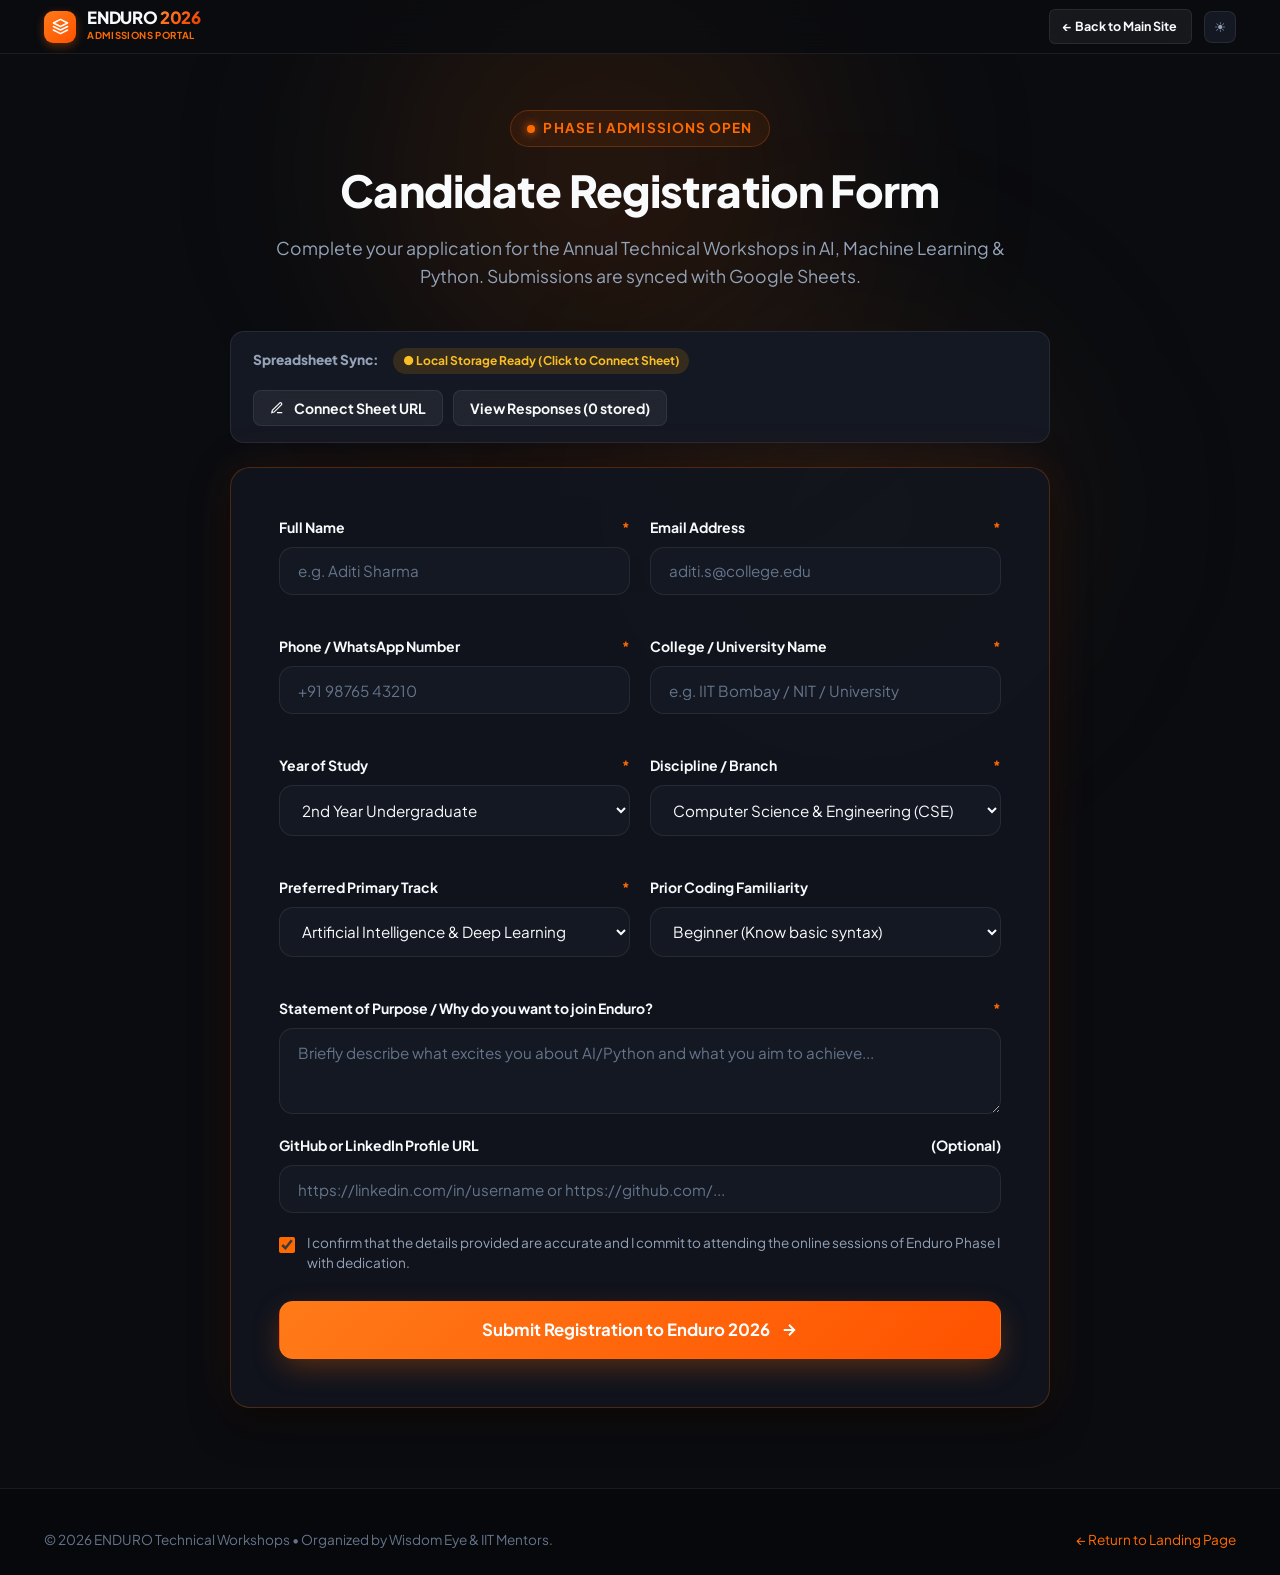
==== register.html @ 50abcd20 "Initial commit: Enduro 2026 registration website, pages, styling, and assets" ====
<!DOCTYPE html>
<html lang="en">
<head>
  <meta charset="UTF-8" />
  <meta name="viewport" content="width=device-width, initial-scale=1.0" />
  <title>Register | ENDURO 2026 Annual Technical Workshops</title>
  <meta name="description" content="Official registration portal for Enduro 2026 Annual Technical Workshops in AI, ML & Python by Wisdom Eye and Distinguished IIT Professors." />
  
  <!-- Google Fonts: Plus Jakarta Sans -->
  <link rel="preconnect" href="https://fonts.googleapis.com" />
  <link rel="preconnect" href="https://fonts.gstatic.com" crossorigin />
  <link href="https://fonts.googleapis.com/css2?family=Plus+Jakarta+Sans:wght@400;500;600;700;800;900&display=swap" rel="stylesheet" />

  <!-- Address Bar / Favicon Icons -->
  <link rel="icon" type="image/svg+xml" href="assets/favicon.svg" />
  <link rel="icon" type="image/png" sizes="32x32" href="assets/favicon-32x32.png" />
  <link rel="apple-touch-icon" sizes="180x180" href="assets/apple-touch-icon.png" />
  <meta name="theme-color" content="#0d1117" />

  <!-- Core Orange Design System Stylesheet -->
  <link rel="stylesheet" href="css/style.css" />
</head>
<body style="min-height: 100vh; display: flex; flex-direction: column;">

  <!-- =======================================================================
       REGISTRATION PAGE HEADER
       ======================================================================= -->
  <header class="navbar" id="topNavbar">
    <div class="container navbar-container">
      <a href="index.html" class="brand-logo" aria-label="Enduro 2026 Home">
        <div class="brand-icon">
          <svg width="22" height="22" viewBox="0 0 24 24" fill="none" stroke="currentColor" stroke-width="2.2" stroke-linecap="round" stroke-linejoin="round">
            <polygon points="12 2 2 7 12 12 22 7 12 2"></polygon>
            <polyline points="2 17 12 22 22 17"></polyline>
            <polyline points="2 12 12 17 22 12"></polyline>
          </svg>
        </div>
        <div class="brand-text">
          <span class="brand-title">ENDURO <span class="gradient-text">2026</span></span>
          <span class="brand-subtitle">Admissions Portal</span>
        </div>
      </a>

      <!-- Quick Actions -->
      <div class="nav-actions">
        <a href="index.html" class="btn btn-secondary btn-sm">
          <span>&larr; Back to Main Site</span>
        </a>
        <button id="themeToggleBtn" class="theme-toggle-btn" title="Toggle Light/Dark Theme" aria-label="Toggle Theme">☀️</button>
      </div>
    </div>
  </header>

  <!-- =======================================================================
       MAIN REGISTRATION CONTENT
       ======================================================================= -->
  <main style="flex: 1; padding: 3.5rem 0 5rem;">
    <div class="container">
      
      <div class="section-header" style="margin-bottom: 2.5rem;">
        <span class="section-tag"><span class="dot"></span> Phase I Admissions Open</span>
        <h2>Candidate Registration Form</h2>
        <p>Complete your application for the Annual Technical Workshops in AI, Machine Learning & Python. Submissions are synced with Google Sheets.</p>
      </div>

      <div style="max-width: 820px; margin: 0 auto;">
        
        <!-- Google Sheets Integration Compact Status Bar -->
        <div class="sheets-integration-status" style="display: flex; align-items: center; justify-content: space-between; gap: 1rem; flex-wrap: wrap; margin-bottom: 1.5rem; padding: 1rem 1.4rem;">
          <div style="display: flex; align-items: center; gap: 0.85rem;">
            <span style="font-size: 0.85rem; font-weight: 800; color: var(--text-secondary);">Spreadsheet Sync:</span>
            <span id="sheetsStatusBadge" class="sheets-badge local-mode">● Checking status...</span>
          </div>
          <div class="sheets-tools-row">
            <button type="button" class="btn btn-secondary btn-sm" id="openSheetsConfigBtn">
              <svg width="14" height="14" viewBox="0 0 24 24" fill="none" stroke="currentColor" stroke-width="2"><path d="M12 20h9"></path><path d="M16.5 3.5a2.121 2.121 0 0 1 3 3L7 19l-4 1 1-4L16.5 3.5z"></path></svg>
              <span>Connect Sheet URL</span>
            </button>
            <button type="button" class="btn btn-secondary btn-sm" id="viewResponsesBtn">
              <span>View Responses (<span id="responsesCountBadge">0</span>)</span>
            </button>
          </div>
        </div>

        <!-- Registration Form Card -->
        <div class="registration-form-card">
          <form id="registrationForm" novalidate>
            
            <div class="form-group-row">
              <div class="form-field">
                <label for="fullName">Full Name <span class="required">*</span></label>
                <input type="text" id="fullName" name="fullName" placeholder="e.g. Aditi Sharma" required />
              </div>

              <div class="form-field">
                <label for="email">Email Address <span class="required">*</span></label>
                <input type="email" id="email" name="email" placeholder="aditi.s@college.edu" required />
              </div>
            </div>

            <div class="form-group-row">
              <div class="form-field">
                <label for="phone">Phone / WhatsApp Number <span class="required">*</span></label>
                <input type="tel" id="phone" name="phone" placeholder="+91 98765 43210" required />
              </div>

              <div class="form-field">
                <label for="college">College / University Name <span class="required">*</span></label>
                <input type="text" id="college" name="college" placeholder="e.g. IIT Bombay / NIT / University" required />
              </div>
            </div>

            <div class="form-group-row">
              <div class="form-field">
                <label for="academicYear">Year of Study <span class="required">*</span></label>
                <select id="academicYear" name="academicYear" required>
                  <option value="1st Year">1st Year Undergraduate</option>
                  <option value="2nd Year" selected>2nd Year Undergraduate</option>
                  <option value="3rd Year">3rd Year Undergraduate</option>
                  <option value="4th Year">4th Year Undergraduate</option>
                  <option value="Postgraduate / Masters">Postgraduate / Masters</option>
                  <option value="Recent Graduate">Recent Graduate / Working Professional</option>
                </select>
              </div>

              <div class="form-field">
                <label for="branch">Discipline / Branch <span class="required">*</span></label>
                <select id="branch" name="branch" required>
                  <option value="Computer Science & Engineering">Computer Science & Engineering (CSE)</option>
                  <option value="Information Technology">Information Technology (IT)</option>
                  <option value="Electronics & Communication">Electronics & Communication (ECE)</option>
                  <option value="Electrical Engineering">Electrical Engineering (EE)</option>
                  <option value="Mechanical / Civil / Chemical">Mechanical / Civil / Chemical</option>
                  <option value="Other Engineering / Science">Other Engineering / Science</option>
                </select>
              </div>
            </div>

            <div class="form-group-row">
              <div class="form-field">
                <label for="trackInterest">Preferred Primary Track <span class="required">*</span></label>
                <select id="trackInterest" name="trackInterest" required>
                  <option value="Artificial Intelligence & Deep Learning" selected>Artificial Intelligence & Deep Learning</option>
                  <option value="Machine Learning with Python">Machine Learning with Python</option>
                  <option value="Modern Python Systems Engineering">Modern Python Systems Engineering</option>
                </select>
              </div>

              <div class="form-field">
                <label for="experienceLevel">Prior Coding Familiarity</label>
                <select id="experienceLevel" name="experienceLevel">
                  <option value="Beginner (Know basic syntax)">Beginner (Know basic syntax)</option>
                  <option value="Intermediate (Written basic projects)">Intermediate (Written basic projects)</option>
                  <option value="Advanced (Comfortable with libraries)">Advanced (Comfortable with libraries)</option>
                </select>
              </div>
            </div>

            <div class="form-field">
              <label for="sop">Statement of Purpose / Why do you want to join Enduro? <span class="required">*</span></label>
              <textarea id="sop" name="sop" rows="3" placeholder="Briefly describe what excites you about AI/Python and what you aim to achieve..." required></textarea>
            </div>

            <div class="form-field">
              <label for="linkedin">GitHub or LinkedIn Profile URL <span>(Optional)</span></label>
              <input type="url" id="linkedin" name="linkedin" placeholder="https://linkedin.com/in/username or https://github.com/..." />
            </div>

            <div class="form-checkbox-field">
              <input type="checkbox" id="termsCheck" required checked />
              <label for="termsCheck">
                I confirm that the details provided are accurate and I commit to attending the online sessions of Enduro Phase I with dedication.
              </label>
            </div>

            <button type="submit" id="submitBtn" class="btn btn-primary form-submit-btn">
              <span>Submit Registration to Enduro 2026</span>
              <svg width="18" height="18" viewBox="0 0 24 24" fill="none" stroke="currentColor" stroke-width="2.5"><line x1="5" y1="12" x2="19" y2="12"></line><polyline points="12 5 19 12 12 19"></polyline></svg>
            </button>

            <!-- Dynamic Feedback message container -->
            <div id="submissionFeedback" class="submission-feedback"></div>

          </form>
        </div>

      </div>

    </div>
  </main>

  <!-- =======================================================================
       REGISTRATION FOOTER
       ======================================================================= -->
  <footer class="site-footer" style="padding: 2.5rem 0 1.5rem; margin-top: auto;">
    <div class="container footer-bottom" style="border-top: none; padding-top: 0;">
      <div>&copy; 2026 ENDURO Technical Workshops &bull; Organized by Wisdom Eye &amp; IIT Mentors.</div>
      <div style="display:flex; gap:1.5rem;">
        <a href="index.html" style="color:var(--orange-primary);">&larr; Return to Landing Page</a>
      </div>
    </div>
  </footer>

  <!-- =======================================================================
       MODAL: APPLICATION CONFIRMATION PASS / TICKET
       ======================================================================= -->
  <div class="modal-backdrop" id="successModal" role="dialog" aria-modal="true">
    <div class="modal-container" style="max-width: 580px;">
      <div class="modal-header">
        <h3 class="modal-title" style="color:var(--accent-emerald);">&#10004; Application Received</h3>
        <button class="modal-close-btn" id="ticketCloseBtn">&times;</button>
      </div>
      <div class="modal-body">
        <div class="success-ticket">
          <div class="ticket-icon">&#127881;</div>
          <h4 style="font-size:1.4rem; font-weight:800; margin-bottom:0.25rem;" id="ticketCandidateName">Candidate</h4>
          <p style="font-size:0.9rem; color:var(--text-secondary);">Enduro 2026 Admissions Candidate Pass</p>
          
          <div class="ticket-reg-id" id="ticketRegId">ENDURO-2026-000000</div>
          
          <div style="text-align:left; background:var(--bg-card); padding:1rem; border-radius:var(--radius-md); font-size:0.88rem; margin-bottom:1rem;">
            <div style="display:flex; justify-content:space-between; margin-bottom:0.4rem;">
              <span style="color:var(--text-muted);">Enrolled Track:</span>
              <strong id="ticketTrack" style="color:var(--orange-primary);">AI & Deep Learning</strong>
            </div>
            <div style="display:flex; justify-content:space-between;">
              <span style="color:var(--text-muted);">Institution:</span>
              <strong id="ticketCollege" style="color:var(--text-primary); text-align:right;">Campus</strong>
            </div>
          </div>

          <p id="ticketNote" style="font-size:0.85rem; color:var(--text-secondary); line-height:1.5;"></p>
        </div>
        <button class="btn btn-primary" onclick="window.print()" style="width:100%;">
          <span>Print / Save Candidate Pass</span>
        </button>
      </div>
    </div>
  </div>

  <!-- =======================================================================
       MODAL: GOOGLE SHEETS SETUP & CONFIGURATION HELPER
       ======================================================================= -->
  <div class="modal-backdrop" id="sheetsConfigModal" role="dialog" aria-modal="true">
    <div class="modal-container" style="max-width: 720px;">
      <div class="modal-header">
        <h3 class="modal-title">Connect Live Google Sheets</h3>
        <button class="modal-close-btn" id="closeSheetsConfigBtn">&times;</button>
      </div>
      <div class="modal-body" style="align-items: stretch;">
        <p style="font-size:0.92rem; color:var(--text-secondary); margin-bottom:1rem;">
          To receive form submissions directly into your own Google Spreadsheet in real-time, follow these 3 simple steps:
        </p>

        <ol style="margin-left: 1.5rem; font-size:0.88rem; color:var(--text-primary); line-height:1.6; margin-bottom:1rem;">
          <li>Create a new spreadsheet at <a href="https://sheets.new" target="_blank" style="color:var(--orange-primary); text-decoration:underline;">sheets.new</a></li>
          <li>Click <strong>Extensions &rarr; Apps Script</strong> and paste the snippet below:</li>
        </ol>

        <div class="code-box-wrapper">
          <div class="code-box-header">
            <span>Google Apps Script (Code.gs)</span>
            <button class="copy-code-btn" id="copyScriptBtn">Copy Script Code</button>
          </div>
          <div class="code-box-content" id="appsScriptCodeBlock">function doPost(e) {
  var sheet = SpreadsheetApp.getActiveSpreadsheet().getActiveSheet();
  
  // Set headers on first run if empty
  if (sheet.getLastRow() === 0) {
    sheet.appendRow([
      "Timestamp", "Reg ID", "Full Name", "Email", "Phone", 
      "College", "Year", "Branch", "Track", "Experience", "SOP", "LinkedIn"
    ]);
  }
  
  var p = e.parameter;
  sheet.appendRow([
    new Date(),
    p.regId || '',
    p.fullName || '',
    p.email || '',
    p.phone || '',
    p.college || '',
    p.year || '',
    p.branch || '',
    p.track || '',
    p.experience || '',
    p.statement || '',
    p.linkedin || ''
  ]);
  
  return ContentService
    .createTextOutput(JSON.stringify({ "status": "success" }))
    .setMimeType(ContentService.MimeType.JSON);
}</div>
        </div>

        <ol start="3" style="margin-left: 1.5rem; font-size:0.88rem; color:var(--text-primary); line-height:1.6; margin-bottom:1.25rem;">
          <li>Click <strong>Deploy &rarr; New Deployment &rarr; Select type: Web App</strong>. Set <em>Who has access</em> to <strong>Anyone</strong>, click Deploy, and copy the Web App URL!</li>
        </ol>

        <div class="form-field">
          <label for="googleSheetUrlInput">Paste Your Google Apps Script Web App URL:</label>
          <input type="url" id="googleSheetUrlInput" placeholder="https://script.google.com/macros/s/AKfycb.../exec" />
        </div>

        <button type="button" class="btn btn-primary" id="saveSheetUrlBtn" style="margin-top:0.5rem;">
          Save & Connect Spreadsheet
        </button>
      </div>
    </div>
  </div>

  <!-- =======================================================================
       MODAL: OFFLINE / LOCAL RESPONSES VIEWER & CSV EXPORT
       ======================================================================= -->
  <div class="modal-backdrop" id="responsesModal" role="dialog" aria-modal="true">
    <div class="modal-container" style="max-width: 900px;">
      <div class="modal-header">
        <h3 class="modal-title">Registered Candidates Registry (<span id="totalResponsesCount">0</span>)</h3>
        <button class="modal-close-btn" id="closeResponsesBtn">&times;</button>
      </div>
      <div class="modal-body" style="align-items:stretch;">
        <p style="font-size:0.88rem; color:var(--text-secondary); margin-bottom:0.5rem;">
          All registrations are stored locally in your browser memory as a backup, ensuring no responses are ever lost even if the spreadsheet script is updating.
        </p>

        <div class="responses-table-container">
          <table class="responses-table">
            <thead>
              <tr>
                <th>Reg ID</th>
                <th>Candidate Name</th>
                <th>Email</th>
                <th>Phone</th>
                <th>College / University</th>
                <th>Track</th>
              </tr>
            </thead>
            <tbody id="responsesTableBody">
              <!-- Rendered via JS -->
            </tbody>
          </table>
        </div>

        <div style="display:flex; justify-content:space-between; align-items:center; margin-top:1.5rem;">
          <button class="btn btn-secondary btn-sm" id="clearResponsesBtn" style="color:var(--accent-rose); border-color:rgba(244,63,94,0.3);">
            Clear Cached Data
          </button>
          <button class="btn btn-primary btn-sm" id="exportCsvBtn">
            <svg width="16" height="16" viewBox="0 0 24 24" fill="none" stroke="currentColor" stroke-width="2"><path d="M21 15v4a2 2 0 0 1-2 2H5a2 2 0 0 1-2-2v-4"></path><polyline points="7 10 12 15 17 10"></polyline><line x1="12" y1="15" x2="12" y2="3"></line></svg>
            <span>Download All as CSV</span>
          </button>
        </div>
      </div>
    </div>
  </div>

  <!-- Core JavaScript Logic -->
  <script src="js/app.js"></script>
</body>
</html>
---- css/style.css ----
/* ==========================================================================
   ENDURO 2026 - Modern Orange Design System
   Annual Technical Workshops (Wisdom Eye & IIT Professors)
   ========================================================================== */

:root {
  /* Color Palette */
  --bg-main: #0a0c10;
  --bg-card: rgba(18, 22, 31, 0.85);
  --bg-card-hover: rgba(26, 32, 44, 0.95);
  --bg-surface: #141822;
  --bg-surface-elevated: #1a202c;
  
  /* Orange Brand Spectrum */
  --orange-primary: #ff6a00;
  --orange-gradient: linear-gradient(135deg, #ff7a18 0%, #ff5200 100%);
  --orange-gradient-bright: linear-gradient(135deg, #ff8c2b 0%, #ff5e13 50%, #e04100 100%);
  --orange-glow: rgba(255, 106, 0, 0.35);
  --orange-glow-strong: rgba(255, 90, 0, 0.6);
  --orange-border: rgba(255, 106, 0, 0.25);
  --orange-light: #fff2e8;
  --orange-subtle: rgba(255, 106, 0, 0.08);
  
  /* Accents */
  --accent-gold: #fbbf24;
  --accent-cyan: #38bdf8;
  --accent-emerald: #10b981;
  --accent-rose: #f43f5e;
  
  /* Typography Colors */
  --text-primary: #f8fafc;
  --text-secondary: #94a3b8;
  --text-muted: #64748b;
  --text-highlight: #ffa15c;
  
  /* Borders & Shadows */
  --border-subtle: rgba(255, 255, 255, 0.08);
  --border-active: rgba(255, 106, 0, 0.5);
  --shadow-sm: 0 4px 12px rgba(0, 0, 0, 0.35);
  --shadow-lg: 0 16px 36px rgba(0, 0, 0, 0.55);
  --shadow-orange: 0 10px 30px -5px rgba(255, 106, 0, 0.35);
  
  /* Layout & Fonts */
  --font-heading: 'Plus Jakarta Sans', system-ui, -apple-system, sans-serif;
  --font-body: 'Plus Jakarta Sans', system-ui, -apple-system, sans-serif;
  --radius-sm: 8px;
  --radius-md: 14px;
  --radius-lg: 20px;
  --radius-full: 9999px;
  --container-max: 1240px;
  --transition-fast: 0.2s cubic-bezier(0.4, 0, 0.2, 1);
  --transition-normal: 0.3s cubic-bezier(0.4, 0, 0.2, 1);
}

/* Light Mode Overrides if toggled */
body.light-theme {
  --bg-main: #fdfbf7;
  --bg-card: #ffffff;
  --bg-card-hover: #f8fafc;
  --bg-surface: #f1f5f9;
  --bg-surface-elevated: #f8fafc;
  --text-primary: #0f172a;
  --text-secondary: #334155;
  --text-muted: #64748b;
  --border-subtle: #cbd5e1;
  --border-active: rgba(255, 106, 0, 0.6);
  --shadow-sm: 0 4px 16px rgba(15, 23, 42, 0.08);
  --shadow-lg: 0 20px 40px rgba(15, 23, 42, 0.12);
  --orange-subtle: rgba(255, 106, 0, 0.08);
}

/* --------------------------------------------------------------------------
   Reset & Global Base
   -------------------------------------------------------------------------- */
*, *::before, *::after {
  box-sizing: border-box;
  margin: 0;
  padding: 0;
}

html {
  scroll-behavior: smooth;
  font-size: 16px;
}

body {
  font-family: var(--font-body);
  background-color: var(--bg-main);
  color: var(--text-primary);
  line-height: 1.65;
  overflow-x: hidden;
  position: relative;
  -webkit-font-smoothing: antialiased;
  -moz-osx-font-smoothing: grayscale;
}

/* Ambient Radial Glows in Background */
body::before {
  content: '';
  position: fixed;
  top: -20%;
  left: 20%;
  width: 700px;
  height: 700px;
  background: radial-gradient(circle, rgba(255, 106, 0, 0.14) 0%, rgba(255, 106, 0, 0) 70%);
  pointer-events: none;
  z-index: 0;
  filter: blur(80px);
}

body::after {
  content: '';
  position: fixed;
  bottom: 10%;
  right: 10%;
  width: 600px;
  height: 600px;
  background: radial-gradient(circle, rgba(255, 140, 43, 0.1) 0%, rgba(255, 106, 0, 0) 70%);
  pointer-events: none;
  z-index: 0;
  filter: blur(90px);
}

img {
  max-width: 100%;
  height: auto;
  display: block;
}

a {
  color: inherit;
  text-decoration: none;
}

button, input, select, textarea {
  font-family: inherit;
}

.container {
  width: 100%;
  max-width: var(--container-max);
  margin: 0 auto;
  padding: 0 1.5rem;
  position: relative;
  z-index: 1;
}

/* --------------------------------------------------------------------------
   Typography Utilities
   -------------------------------------------------------------------------- */
.gradient-text {
  background: var(--orange-gradient-bright);
  -webkit-background-clip: text;
  -webkit-text-fill-color: transparent;
  display: inline-block;
}

.section-tag {
  display: inline-flex;
  align-items: center;
  gap: 0.5rem;
  padding: 0.4rem 1rem;
  background: var(--orange-subtle);
  border: 1px solid var(--orange-border);
  color: var(--orange-primary);
  border-radius: var(--radius-full);
  font-size: 0.85rem;
  font-weight: 700;
  text-transform: uppercase;
  letter-spacing: 0.08em;
  margin-bottom: 1rem;
}

.section-tag .dot {
  width: 8px;
  height: 8px;
  background-color: var(--orange-primary);
  border-radius: 50%;
  box-shadow: 0 0 10px var(--orange-primary);
}

.section-header {
  text-align: center;
  max-width: 760px;
  margin: 0 auto 3.5rem;
}

.section-header h2 {
  font-size: clamp(2rem, 3.5vw, 2.75rem);
  font-weight: 800;
  letter-spacing: -0.02em;
  line-height: 1.25;
  margin-bottom: 1rem;
}

.section-header p {
  color: var(--text-secondary);
  font-size: 1.1rem;
  line-height: 1.6;
}

/* --------------------------------------------------------------------------
   Buttons & Micro-Interactions
   -------------------------------------------------------------------------- */
.btn {
  display: inline-flex;
  align-items: center;
  justify-content: center;
  gap: 0.6rem;
  padding: 0.85rem 1.75rem;
  font-size: 1rem;
  font-weight: 700;
  border-radius: var(--radius-md);
  border: 1px solid transparent;
  cursor: pointer;
  transition: all var(--transition-fast);
  text-align: center;
  position: relative;
  overflow: hidden;
}

.btn-primary {
  background: var(--orange-gradient);
  color: #ffffff;
  box-shadow: var(--shadow-orange);
}

.btn-primary:hover {
  transform: translateY(-2px);
  box-shadow: 0 14px 30px rgba(255, 106, 0, 0.45);
  filter: brightness(1.08);
}

.btn-primary:active {
  transform: translateY(0);
}

.btn-secondary {
  background: rgba(255, 255, 255, 0.06);
  border: 1px solid var(--border-subtle);
  color: var(--text-primary);
  backdrop-filter: blur(10px);
}

.btn-secondary:hover {
  background: rgba(255, 255, 255, 0.12);
  border-color: var(--orange-border);
  color: var(--orange-primary);
  transform: translateY(-2px);
}

.btn-outline-orange {
  background: transparent;
  border: 1.5px solid var(--orange-primary);
  color: var(--orange-primary);
}

.btn-outline-orange:hover {
  background: var(--orange-primary);
  color: #ffffff;
  box-shadow: var(--shadow-orange);
}

.btn-sm {
  padding: 0.5rem 1rem;
  font-size: 0.875rem;
  border-radius: var(--radius-sm);
}

.btn-lg {
  padding: 1.05rem 2.2rem;
  font-size: 1.1rem;
  border-radius: var(--radius-md);
}

.btn-icon {
  width: 42px;
  height: 42px;
  padding: 0;
  border-radius: 50%;
  display: inline-flex;
  align-items: center;
  justify-content: center;
}

/* --------------------------------------------------------------------------
   Navigation Bar
   -------------------------------------------------------------------------- */
.navbar {
  position: sticky;
  top: 0;
  left: 0;
  width: 100%;
  z-index: 1000;
  background: rgba(10, 12, 16, 0.8);
  backdrop-filter: blur(16px);
  -webkit-backdrop-filter: blur(16px);
  border-bottom: 1px solid var(--border-subtle);
  transition: all var(--transition-normal);
}

body.light-theme .navbar {
  background: rgba(253, 251, 247, 0.85);
}

.navbar-container {
  display: flex;
  align-items: center;
  justify-content: space-between;
  padding: 0.55rem 1.5rem;
}

.brand-logo {
  display: flex;
  align-items: center;
  gap: 0.7rem;
  font-weight: 800;
  letter-spacing: -0.02em;
}

.brand-icon {
  width: 32px;
  height: 32px;
  background: var(--orange-gradient);
  border-radius: 9px;
  display: flex;
  align-items: center;
  justify-content: center;
  color: #fff;
  box-shadow: 0 3px 10px rgba(255, 106, 0, 0.35);
}

.brand-icon svg {
  width: 17px;
  height: 17px;
}

.brand-text {
  display: flex;
  flex-direction: column;
}

.brand-title {
  font-size: 1.05rem;
  font-weight: 900;
  line-height: 1.05;
  color: var(--text-primary);
}

.brand-subtitle {
  font-size: 0.6rem;
  font-weight: 700;
  letter-spacing: 0.04em;
  color: var(--orange-primary);
  text-transform: uppercase;
  margin-top: 2px;
}

.nav-links {
  display: flex;
  align-items: center;
  gap: 1.25rem;
  list-style: none;
}

.nav-links a {
  font-size: 0.82rem;
  font-weight: 600;
  color: var(--text-secondary);
  transition: color var(--transition-fast);
  position: relative;
}

.nav-links a:hover,
.nav-links a.active {
  color: var(--orange-primary);
}

.nav-links a::after {
  content: '';
  position: absolute;
  bottom: -4px;
  left: 0;
  width: 0;
  height: 2px;
  background: var(--orange-primary);
  transition: width var(--transition-fast);
  border-radius: 2px;
}

.nav-links a:hover::after,
.nav-links a.active::after {
  width: 100%;
}

@media (min-width: 993px) {
  .nav-link-register {
    display: none;
  }
}

.nav-actions {
  display: flex;
  align-items: center;
  gap: 0.75rem;
}

.nav-actions .btn-sm {
  padding: 0.38rem 0.85rem;
  font-size: 0.78rem;
  font-weight: 700;
  border-radius: 6px;
}

.theme-toggle-btn {
  background: var(--bg-surface);
  border: 1px solid var(--border-subtle);
  color: var(--text-secondary);
  cursor: pointer;
  width: 32px;
  height: 32px;
  border-radius: 8px;
  display: flex;
  align-items: center;
  justify-content: center;
  font-size: 0.85rem;
  transition: all var(--transition-fast);
}

.theme-toggle-btn:hover {
  color: var(--orange-primary);
  border-color: var(--orange-border);
}

.mobile-menu-toggle {
  display: none;
  background: transparent;
  border: none;
  color: var(--text-primary);
  font-size: 1.35rem;
  cursor: pointer;
}

/* --------------------------------------------------------------------------
   Hero Section
   -------------------------------------------------------------------------- */
.hero-section {
  padding: 0.5rem 0 1rem;
  position: relative;
  overflow: hidden;
}

.hero-grid {
  display: grid;
  grid-template-columns: 1.15fr 0.85fr;
  gap: 3.5rem;
  align-items: center;
}

.hero-content {
  position: relative;
  z-index: 2;
}

.hero-announcement {
  display: inline-flex;
  align-items: center;
  gap: 0.6rem;
  padding: 0.45rem 1.15rem;
  background: rgba(255, 106, 0, 0.1);
  border: 1px solid var(--orange-border);
  border-radius: var(--radius-full);
  margin-bottom: 1.5rem;
  font-size: 0.9rem;
  font-weight: 600;
  color: var(--text-highlight);
  backdrop-filter: blur(10px);
}

.hero-badge-pill {
  background: var(--orange-primary);
  color: #fff;
  font-size: 0.72rem;
  font-weight: 800;
  padding: 0.15rem 0.6rem;
  border-radius: var(--radius-full);
  text-transform: uppercase;
  letter-spacing: 0.05em;
}

.hero-title {
  font-size: clamp(2.5rem, 5vw, 4rem);
  font-weight: 900;
  line-height: 1.15;
  letter-spacing: -0.03em;
  margin-bottom: 1.5rem;
}

.hero-description {
  font-size: 1.18rem;
  color: var(--text-secondary);
  line-height: 1.7;
  margin-bottom: 2rem;
  max-width: 620px;
}

.hero-association {
  display: flex;
  align-items: center;
  gap: 1.25rem;
  padding: 1rem 1.25rem;
  background: var(--bg-card);
  border: 1px solid var(--border-subtle);
  border-left: 3px solid var(--orange-primary);
  border-radius: var(--radius-md);
  margin-bottom: 2.2rem;
}

.assoc-label {
  font-size: 0.78rem;
  color: var(--text-muted);
  text-transform: uppercase;
  letter-spacing: 0.05em;
}

.assoc-value {
  font-size: 0.98rem;
  font-weight: 700;
  color: var(--text-primary);
}

.assoc-logos {
  display: flex;
  align-items: center;
  gap: 0.5rem;
  margin-left: auto;
}

.assoc-chip {
  padding: 0.25rem 0.6rem;
  background: rgba(255, 106, 0, 0.12);
  color: var(--orange-primary);
  border-radius: 6px;
  font-size: 0.75rem;
  font-weight: 700;
}

.hero-cta-group {
  display: flex;
  align-items: center;
  gap: 1rem;
  flex-wrap: wrap;
  margin-bottom: 3rem;
}

.hero-stats-row {
  display: grid;
  grid-template-columns: repeat(4, 1fr);
  gap: 1.5rem;
  padding-top: 2rem;
  border-top: 1px solid var(--border-subtle);
}

.stat-item h3 {
  font-size: 2rem;
  font-weight: 900;
  color: var(--orange-primary);
  letter-spacing: -0.02em;
  line-height: 1;
  margin-bottom: 0.4rem;
}

.stat-item p {
  font-size: 0.85rem;
  color: var(--text-secondary);
  font-weight: 500;
}

/* Hero Right Interactive Tech Card */
.hero-visual {
  position: relative;
}

.interactive-preview-card {
  position: relative;
  background: var(--bg-card);
  border: 1px solid var(--orange-border);
  border-radius: var(--radius-lg);
  padding: 2rem;
  backdrop-filter: blur(20px);
  box-shadow: var(--shadow-lg), 0 0 40px rgba(255, 106, 0, 0.15);
  overflow: hidden;
}

.preview-card-header {
  display: flex;
  align-items: center;
  justify-content: space-between;
  margin-bottom: 1.5rem;
  padding-bottom: 1rem;
  border-bottom: 1px solid var(--border-subtle);
}

.card-dots {
  display: flex;
  gap: 6px;
}

.card-dots span {
  width: 10px;
  height: 10px;
  border-radius: 50%;
  background: var(--border-subtle);
}

.card-dots span:nth-child(1) { background: #ef4444; }
.card-dots span:nth-child(2) { background: #f59e0b; }
.card-dots span:nth-child(3) { background: #10b981; }

.tech-status-badge {
  font-size: 0.75rem;
  color: var(--accent-emerald);
  display: flex;
  align-items: center;
  gap: 5px;
  font-weight: 600;
}

.pulse-dot {
  width: 8px;
  height: 8px;
  border-radius: 50%;
  background: var(--accent-emerald);
  box-shadow: 0 0 10px var(--accent-emerald);
  animation: pulse 2s infinite;
}

@keyframes pulse {
  0% { transform: scale(0.95); box-shadow: 0 0 0 0 rgba(16, 185, 129, 0.7); }
  70% { transform: scale(1); box-shadow: 0 0 0 8px rgba(16, 185, 129, 0); }
  100% { transform: scale(0.95); box-shadow: 0 0 0 0 rgba(16, 185, 129, 0); }
}

.core-tracks-pill-grid {
  display: grid;
  grid-template-columns: repeat(3, 1fr);
  gap: 0.75rem;
  margin-bottom: 1.5rem;
}

.tech-track-mini {
  background: var(--bg-surface);
  border: 1px solid var(--border-subtle);
  border-radius: var(--radius-md);
  padding: 1rem 0.75rem;
  text-align: center;
  transition: all var(--transition-fast);
}

.tech-track-mini:hover {
  border-color: var(--orange-primary);
  transform: translateY(-3px);
  background: var(--orange-subtle);
}

.tech-icon-wrap {
  font-size: 1.75rem;
  margin-bottom: 0.4rem;
}

.tech-track-mini h4 {
  font-size: 0.85rem;
  font-weight: 700;
  margin-bottom: 2px;
}

.tech-track-mini span {
  font-size: 0.7rem;
  color: var(--text-muted);
}

/* Live Code Snippet Display */
.terminal-block {
  background: #06080b;
  border-radius: var(--radius-sm);
  padding: 1.2rem;
  font-family: 'Consolas', 'Courier New', monospace;
  font-size: 0.85rem;
  color: #a7b5cc;
  line-height: 1.5;
  margin-bottom: 1.5rem;
  border: 1px solid rgba(255, 255, 255, 0.05);
}

.terminal-block .keyword { color: #f43f5e; font-weight: bold; }
.terminal-block .module { color: #38bdf8; }
.terminal-block .func { color: #fbbf24; }
.terminal-block .string { color: #34d399; }
.terminal-block .comment { color: #64748b; font-style: italic; }

.floating-badge {
  position: absolute;
  background: var(--bg-card);
  border: 1px solid var(--orange-border);
  padding: 0.85rem 1.25rem;
  border-radius: var(--radius-md);
  box-shadow: var(--shadow-lg);
  display: flex;
  align-items: center;
  gap: 0.85rem;
  z-index: 3;
  backdrop-filter: blur(16px);
  animation: floatSlow 6s ease-in-out infinite;
}

.badge-top-right {
  top: -20px;
  right: -20px;
}

.badge-bottom-left {
  bottom: -20px;
  left: -20px;
  animation-delay: -3s;
}

@keyframes floatSlow {
  0%, 100% { transform: translateY(0); }
  50% { transform: translateY(-10px); }
}

/* --------------------------------------------------------------------------
   Benefits & Why Choose Enduro (From Slide 2 & 3)
   -------------------------------------------------------------------------- */
.benefits-section {
  padding: 6rem 0;
  background: linear-gradient(180deg, var(--bg-main) 0%, var(--bg-surface) 50%, var(--bg-main) 100%);
  position: relative;
}

.quote-banner {
  background: linear-gradient(135deg, rgba(255, 106, 0, 0.12), rgba(255, 82, 0, 0.04));
  border: 1px solid var(--orange-border);
  border-radius: var(--radius-lg);
  padding: 1.8rem 2.25rem;
  text-align: center;
  margin-bottom: 2rem;
  position: relative;
  overflow: hidden;
}

.quote-banner blockquote {
  font-size: clamp(1.25rem, 2.5vw, 1.75rem);
  font-weight: 700;
  line-height: 1.4;
  color: var(--text-primary);
  margin-bottom: 0.75rem;
}

.quote-banner blockquote::before {
  content: '“';
  color: var(--orange-primary);
  font-size: 3rem;
  line-height: 0;
  vertical-align: -0.4em;
  margin-right: 0.2em;
}

.quote-banner blockquote::after {
  content: '”';
  color: var(--orange-primary);
  font-size: 3rem;
  line-height: 0;
  vertical-align: -0.4em;
  margin-left: 0.2em;
}

.quote-banner cite {
  font-size: 0.95rem;
  color: var(--orange-primary);
  font-weight: 600;
  font-style: normal;
}

.benefits-grid {
  display: grid;
  grid-template-columns: repeat(3, 1fr);
  gap: 2rem;
}

.benefit-card {
  background: var(--bg-card);
  border: 1px solid var(--border-subtle);
  border-radius: var(--radius-lg);
  padding: 2.2rem;
  transition: all var(--transition-normal);
  position: relative;
  display: flex;
  flex-direction: column;
}

.benefit-card:hover {
  transform: translateY(-6px);
  border-color: var(--orange-primary);
  box-shadow: 0 16px 32px rgba(255, 106, 0, 0.18);
  background: var(--bg-card-hover);
}

.benefit-icon-box {
  width: 60px;
  height: 60px;
  background: var(--orange-subtle);
  border: 1px solid var(--orange-border);
  border-radius: var(--radius-md);
  display: flex;
  align-items: center;
  justify-content: center;
  font-size: 1.75rem;
  color: var(--orange-primary);
  margin-bottom: 1.5rem;
  transition: all var(--transition-fast);
}

.benefit-card:hover .benefit-icon-box {
  background: var(--orange-gradient);
  color: #fff;
  box-shadow: 0 8px 20px rgba(255, 106, 0, 0.4);
}

.benefit-card h3 {
  font-size: 1.3rem;
  font-weight: 700;
  margin-bottom: 0.85rem;
  color: var(--text-primary);
}

.benefit-card p {
  color: var(--text-secondary);
  font-size: 0.95rem;
  line-height: 1.6;
  flex-grow: 1;
}

.benefit-tag {
  display: inline-block;
  margin-top: 1.25rem;
  font-size: 0.78rem;
  font-weight: 700;
  color: var(--orange-primary);
  text-transform: uppercase;
  letter-spacing: 0.05em;
}

/* --------------------------------------------------------------------------
   Curriculum & Technical Tracks (From Slide 4 & 7)
   -------------------------------------------------------------------------- */
.curriculum-section {
  padding: 6rem 0;
  position: relative;
}

.track-tabs-nav {
  display: flex;
  justify-content: center;
  gap: 1rem;
  margin-bottom: 3.5rem;
  flex-wrap: wrap;
}

.track-tab-btn {
  padding: 0.9rem 1.8rem;
  background: var(--bg-card);
  border: 1px solid var(--border-subtle);
  border-radius: var(--radius-full);
  color: var(--text-secondary);
  font-size: 1rem;
  font-weight: 700;
  cursor: pointer;
  transition: all var(--transition-fast);
  display: flex;
  align-items: center;
  gap: 0.6rem;
}

.track-tab-btn:hover {
  color: var(--text-primary);
  border-color: var(--orange-border);
}

.track-tab-btn.active {
  background: var(--orange-gradient);
  color: #fff;
  border-color: transparent;
  box-shadow: var(--shadow-orange);
}

.track-content-panel {
  display: none;
  background: var(--bg-card);
  border: 1px solid var(--border-subtle);
  border-radius: var(--radius-lg);
  padding: 3rem;
  animation: fadeIn 0.4s ease;
}

.track-content-panel.active {
  display: block;
}

@keyframes fadeIn {
  from { opacity: 0; transform: translateY(10px); }
  to { opacity: 1; transform: translateY(0); }
}

.track-layout-grid {
  display: grid;
  grid-template-columns: 1.2fr 0.8fr;
  gap: 3rem;
  align-items: center;
}

.track-info h3 {
  font-size: 2rem;
  font-weight: 800;
  margin-bottom: 1rem;
  letter-spacing: -0.02em;
}

.track-info p {
  color: var(--text-secondary);
  font-size: 1.05rem;
  margin-bottom: 2rem;
  line-height: 1.7;
}

.module-pills-list {
  display: flex;
  flex-wrap: wrap;
  gap: 0.75rem;
  margin-bottom: 2rem;
}

.module-pill {
  padding: 0.5rem 1.1rem;
  background: var(--bg-surface);
  border: 1px solid var(--border-subtle);
  border-radius: var(--radius-full);
  font-size: 0.85rem;
  font-weight: 600;
  color: var(--text-primary);
  display: flex;
  align-items: center;
  gap: 0.5rem;
}

.module-pill svg {
  color: var(--orange-primary);
}

/* Technology Timeline & Ratings Cards (Slide 4) */
.ratings-card {
  background: var(--bg-surface);
  border: 1px solid var(--border-subtle);
  border-radius: var(--radius-md);
  padding: 2rem;
}

.ratings-card h4 {
  font-size: 1.1rem;
  font-weight: 800;
  margin-bottom: 1.5rem;
  color: var(--text-primary);
  display: flex;
  align-items: center;
  justify-content: space-between;
}

.ratings-grid {
  display: grid;
  grid-template-columns: repeat(2, 1fr);
  gap: 1.2rem;
  margin-bottom: 1.8rem;
}

.rating-badge-item {
  background: var(--bg-card);
  border: 1px solid var(--border-subtle);
  border-radius: var(--radius-md);
  padding: 1rem;
  text-align: center;
}

.rating-score {
  font-size: 1.85rem;
  font-weight: 900;
  color: var(--orange-primary);
  line-height: 1;
  margin-bottom: 0.3rem;
}

.rating-label {
  font-size: 0.8rem;
  color: var(--text-secondary);
  font-weight: 600;
}

.timeline-milestones {
  padding-top: 1.5rem;
  border-top: 1px solid var(--border-subtle);
}

.milestones-title {
  font-size: 0.85rem;
  color: var(--text-muted);
  text-transform: uppercase;
  letter-spacing: 0.05em;
  margin-bottom: 0.75rem;
}

.timeline-years-bar {
  display: flex;
  justify-content: space-between;
  position: relative;
}

.timeline-years-bar::before {
  content: '';
  position: absolute;
  top: 50%;
  left: 0;
  width: 100%;
  height: 2px;
  background: var(--border-subtle);
  z-index: 0;
}

.year-node {
  position: relative;
  z-index: 1;
  background: var(--bg-surface);
  padding: 0.2rem 0.6rem;
  border-radius: var(--radius-full);
  border: 1px solid var(--orange-border);
  font-size: 0.75rem;
  font-weight: 700;
  color: var(--orange-primary);
}

/* --------------------------------------------------------------------------
   Holistic Development (Slide 6)
   -------------------------------------------------------------------------- */
.holistic-section {
  padding: 6rem 0;
  background: var(--bg-surface);
  position: relative;
}

.holistic-grid {
  display: grid;
  grid-template-columns: repeat(2, 1fr);
  gap: 2.5rem;
}

.holistic-card {
  background: var(--bg-card);
  border: 1px solid var(--border-subtle);
  border-radius: var(--radius-lg);
  padding: 3rem;
  position: relative;
  overflow: hidden;
  transition: all var(--transition-normal);
}

.holistic-card:hover {
  transform: translateY(-5px);
  border-color: var(--orange-primary);
  box-shadow: 0 15px 35px rgba(255, 106, 0, 0.15);
}

.holistic-card::before {
  content: '';
  position: absolute;
  top: 0;
  left: 0;
  width: 100%;
  height: 4px;
  background: var(--orange-gradient);
}

.holistic-tag {
  color: var(--orange-primary);
  font-size: 0.85rem;
  font-weight: 800;
  text-transform: uppercase;
  letter-spacing: 0.08em;
  margin-bottom: 0.75rem;
  display: block;
}

.holistic-card h3 {
  font-size: 1.85rem;
  font-weight: 800;
  margin-bottom: 1rem;
}

.holistic-quote {
  font-size: 1.1rem;
  font-style: italic;
  color: var(--text-highlight);
  margin-bottom: 1.25rem;
  font-weight: 600;
}

.holistic-card p {
  color: var(--text-secondary);
  line-height: 1.7;
  margin-bottom: 1.75rem;
}

.holistic-bullets {
  list-style: none;
  display: flex;
  flex-direction: column;
  gap: 0.85rem;
}

.holistic-bullets li {
  display: flex;
  align-items: flex-start;
  gap: 0.75rem;
  font-size: 0.95rem;
  color: var(--text-primary);
}

.holistic-bullets li svg {
  color: var(--orange-primary);
  flex-shrink: 0;
  margin-top: 3px;
}

/* --------------------------------------------------------------------------
   Support & Advisory Board (Slide 5)
   -------------------------------------------------------------------------- */
.mentors-section {
  padding: 1.75rem 0;
  position: relative;
}

.mentors-grid {
  display: grid;
  grid-template-columns: repeat(3, 1fr);
  gap: 2rem;
}

.mentor-card {
  background: var(--bg-card);
  border: 1px solid var(--border-subtle);
  border-radius: var(--radius-lg);
  padding: 2.2rem;
  transition: all var(--transition-normal);
  display: flex;
  flex-direction: column;
  position: relative;
}

.mentor-card:hover {
  transform: translateY(-8px);
  border-color: var(--orange-primary);
  box-shadow: 0 20px 40px rgba(0, 0, 0, 0.4), 0 0 30px rgba(255, 106, 0, 0.15);
}

.mentor-header {
  display: flex;
  align-items: center;
  gap: 1.2rem;
  margin-bottom: 1.5rem;
}

.mentor-avatar {
  width: 72px;
  height: 72px;
  border-radius: 50%;
  background: var(--orange-gradient);
  display: flex;
  align-items: center;
  justify-content: center;
  font-size: 1.6rem;
  font-weight: 800;
  color: #ffffff;
  border: 3px solid rgba(255, 255, 255, 0.1);
  box-shadow: 0 4px 15px rgba(255, 106, 0, 0.35);
  flex-shrink: 0;
  overflow: hidden;
}

.mentor-name {
  font-size: 1.25rem;
  font-weight: 800;
  color: var(--text-primary);
  margin-bottom: 0.25rem;
  line-height: 1.3;
}

.mentor-org-badge {
  display: inline-flex;
  align-items: center;
  gap: 0.4rem;
  padding: 0.25rem 0.7rem;
  background: rgba(255, 106, 0, 0.12);
  color: var(--orange-primary);
  border-radius: var(--radius-full);
  font-size: 0.75rem;
  font-weight: 700;
}

.mentor-affiliations {
  list-style: none;
  display: flex;
  flex-direction: column;
  gap: 0.6rem;
  margin-top: 1rem;
  padding-top: 1.25rem;
  border-top: 1px solid var(--border-subtle);
  flex-grow: 1;
}

.mentor-affiliations li {
  font-size: 0.88rem;
  color: var(--text-secondary);
  display: flex;
  align-items: flex-start;
  gap: 0.6rem;
  line-height: 1.5;
}

.mentor-affiliations li::before {
  content: '•';
  color: var(--orange-primary);
  font-weight: bold;
  font-size: 1.2rem;
  line-height: 1;
}

.mentor-category-tag {
  position: absolute;
  top: 1.25rem;
  right: 1.25rem;
  font-size: 0.7rem;
  font-weight: 800;
  color: var(--text-muted);
  text-transform: uppercase;
  letter-spacing: 0.08em;
}

/* --------------------------------------------------------------------------
   Timeline & Fees Roadmap (Slide 7)
   -------------------------------------------------------------------------- */
.timeline-section {
  padding: 6rem 0;
  background: linear-gradient(180deg, var(--bg-main) 0%, var(--bg-surface) 50%, var(--bg-main) 100%);
}

.timeline-fees-container {
  display: grid;
  grid-template-columns: 1.15fr 0.85fr;
  gap: 3.5rem;
  align-items: start;
}

.timeline-track {
  position: relative;
  padding-left: 2.5rem;
}

.timeline-track::before {
  content: '';
  position: absolute;
  top: 10px;
  bottom: 10px;
  left: 12px;
  width: 3px;
  background: linear-gradient(180deg, var(--orange-primary) 0%, rgba(255, 106, 0, 0.2) 100%);
  border-radius: 3px;
}

.timeline-step {
  position: relative;
  margin-bottom: 2.2rem;
}

.timeline-step:last-child {
  margin-bottom: 0;
}

.timeline-step-dot {
  position: absolute;
  left: -2.5rem;
  top: 4px;
  width: 27px;
  height: 27px;
  border-radius: 50%;
  background: var(--bg-surface);
  border: 3px solid var(--orange-primary);
  box-shadow: 0 0 12px var(--orange-glow);
  display: flex;
  align-items: center;
  justify-content: center;
  z-index: 1;
}

.timeline-step-dot::after {
  content: '';
  width: 9px;
  height: 9px;
  border-radius: 50%;
  background: var(--orange-primary);
}

.timeline-step-card {
  background: var(--bg-card);
  border: 1px solid var(--border-subtle);
  border-radius: var(--radius-md);
  padding: 1.4rem 1.75rem;
  transition: all var(--transition-fast);
}

.timeline-step-card:hover {
  border-color: var(--orange-border);
  transform: translateX(6px);
  background: var(--bg-card-hover);
}

.timeline-step-date {
  font-size: 0.85rem;
  font-weight: 800;
  color: var(--orange-primary);
  text-transform: uppercase;
  letter-spacing: 0.05em;
  margin-bottom: 0.35rem;
}

.timeline-step-card h4 {
  font-size: 1.15rem;
  font-weight: 700;
  color: var(--text-primary);
  margin-bottom: 0.35rem;
}

.timeline-step-card p {
  font-size: 0.9rem;
  color: var(--text-secondary);
}

/* Fees Comparison Cards */
.fees-cards-stack {
  display: flex;
  flex-direction: column;
  gap: 1.75rem;
}

.fee-tier-card {
  background: var(--bg-card);
  border: 1px solid var(--border-subtle);
  border-radius: var(--radius-lg);
  padding: 2.2rem;
  position: relative;
  overflow: hidden;
}

.fee-tier-card.featured {
  border-color: var(--orange-primary);
  box-shadow: 0 10px 30px rgba(255, 106, 0, 0.2);
}

.fee-tier-card.featured::after {
  content: '100% ONLINE & FREE';
  position: absolute;
  top: 18px;
  right: -32px;
  background: var(--orange-primary);
  color: #fff;
  font-size: 0.68rem;
  font-weight: 900;
  padding: 0.3rem 2.5rem;
  transform: rotate(45deg);
  letter-spacing: 0.05em;
}

.fee-tier-badge {
  font-size: 0.8rem;
  font-weight: 800;
  color: var(--orange-primary);
  text-transform: uppercase;
  margin-bottom: 0.5rem;
  display: block;
}

.fee-price-tag {
  display: flex;
  align-items: baseline;
  gap: 0.5rem;
  margin-bottom: 1.25rem;
}

.fee-amount {
  font-size: 2.4rem;
  font-weight: 900;
  color: var(--text-primary);
}

.fee-sub {
  font-size: 0.9rem;
  color: var(--text-muted);
}

.fee-perks-list {
  list-style: none;
  display: flex;
  flex-direction: column;
  gap: 0.75rem;
  margin-bottom: 1.5rem;
}

.fee-perks-list li {
  font-size: 0.92rem;
  color: var(--text-secondary);
  display: flex;
  align-items: center;
  gap: 0.6rem;
}

.fee-perks-list li svg {
  color: var(--accent-emerald);
  flex-shrink: 0;
}

.stipend-callout-box {
  background: rgba(255, 106, 0, 0.08);
  border: 1px dashed var(--orange-primary);
  border-radius: var(--radius-md);
  padding: 1.2rem;
  margin-top: 1rem;
}

.stipend-callout-box h5 {
  font-size: 0.95rem;
  font-weight: 800;
  color: var(--orange-primary);
  margin-bottom: 0.4rem;
  display: flex;
  align-items: center;
  gap: 0.5rem;
}

.stipend-callout-box p {
  font-size: 0.85rem;
  color: var(--text-secondary);
  line-height: 1.5;
}

/* --------------------------------------------------------------------------
   Interactive Slide Deck Showcase (Brochure Viewer)
   -------------------------------------------------------------------------- */
.slide-deck-section {
  padding: 6rem 0;
}

.deck-preview-grid {
  display: grid;
  grid-template-columns: repeat(4, 1fr);
  gap: 1.5rem;
  margin-bottom: 2.5rem;
}

.slide-thumbnail-card {
  position: relative;
  background: var(--bg-card);
  border: 1px solid var(--border-subtle);
  border-radius: var(--radius-md);
  overflow: hidden;
  cursor: pointer;
  transition: all var(--transition-normal);
  aspect-ratio: 16/11;
}

.slide-thumbnail-card:hover {
  transform: translateY(-6px) scale(1.02);
  border-color: var(--orange-primary);
  box-shadow: 0 12px 28px rgba(255, 106, 0, 0.25);
}

.slide-thumbnail-card img {
  width: 100%;
  height: 100%;
  object-fit: cover;
  transition: transform var(--transition-normal);
}

.slide-thumbnail-card:hover img {
  transform: scale(1.05);
}

.slide-overlay-info {
  position: absolute;
  inset: 0;
  background: linear-gradient(0deg, rgba(10, 12, 16, 0.85) 0%, rgba(10, 12, 16, 0.1) 60%);
  display: flex;
  flex-direction: column;
  justify-content: flex-end;
  padding: 1rem;
  opacity: 0.9;
  transition: opacity var(--transition-fast);
}

.slide-number-pill {
  font-size: 0.72rem;
  font-weight: 800;
  color: var(--orange-primary);
  background: rgba(0, 0, 0, 0.6);
  padding: 0.2rem 0.6rem;
  border-radius: var(--radius-full);
  display: inline-block;
  align-self: flex-start;
  margin-bottom: 0.3rem;
}

.slide-overlay-title {
  font-size: 0.85rem;
  font-weight: 700;
  color: #ffffff;
  line-height: 1.25;
}

/* Lightbox Modal for Slides */
.modal-backdrop {
  position: fixed;
  inset: 0;
  background: rgba(4, 6, 9, 0.92);
  backdrop-filter: blur(12px);
  z-index: 2000;
  display: flex;
  align-items: center;
  justify-content: center;
  padding: 2rem;
  opacity: 0;
  pointer-events: none;
  transition: opacity var(--transition-normal);
}

.modal-backdrop.active {
  opacity: 1;
  pointer-events: auto;
}

.modal-container {
  background: var(--bg-surface);
  border: 1px solid var(--orange-border);
  border-radius: var(--radius-lg);
  max-width: 900px;
  width: 100%;
  max-height: 90vh;
  display: flex;
  flex-direction: column;
  position: relative;
  box-shadow: 0 25px 60px rgba(0, 0, 0, 0.8), 0 0 50px rgba(255, 106, 0, 0.2);
  overflow: hidden;
}

.modal-header {
  display: flex;
  align-items: center;
  justify-content: space-between;
  padding: 1.25rem 1.75rem;
  border-bottom: 1px solid var(--border-subtle);
}

.modal-title {
  font-size: 1.15rem;
  font-weight: 800;
  color: var(--text-primary);
}

.modal-close-btn {
  background: transparent;
  border: none;
  color: var(--text-secondary);
  font-size: 1.5rem;
  cursor: pointer;
  transition: color var(--transition-fast);
}

.modal-close-btn:hover {
  color: var(--orange-primary);
}

.modal-body {
  padding: 1.5rem;
  overflow-y: auto;
  display: flex;
  flex-direction: column;
  align-items: center;
}

.modal-slide-img {
  max-height: 65vh;
  border-radius: var(--radius-sm);
  box-shadow: var(--shadow-lg);
}

.modal-nav-controls {
  display: flex;
  align-items: center;
  justify-content: space-between;
  width: 100%;
  padding: 1rem 1.75rem;
  border-top: 1px solid var(--border-subtle);
}

/* --------------------------------------------------------------------------
   Registration Section with Google Sheets Integration (Slide 8)
   -------------------------------------------------------------------------- */
.registration-section {
  padding: 6rem 0;
  background: linear-gradient(180deg, var(--bg-main) 0%, #151009 50%, var(--bg-main) 100%);
  position: relative;
}

.reg-grid {
  display: grid;
  grid-template-columns: 0.9fr 1.1fr;
  gap: 3.5rem;
  align-items: start;
}

.reg-info-column {
  position: sticky;
  top: 100px;
}

.reg-info-card {
  background: var(--bg-card);
  border: 1px solid var(--orange-border);
  border-radius: var(--radius-lg);
  padding: 2.5rem;
  box-shadow: var(--shadow-lg);
}

.reg-info-card h3 {
  font-size: 1.75rem;
  font-weight: 800;
  margin-bottom: 1rem;
}

.reg-info-card p {
  color: var(--text-secondary);
  margin-bottom: 2rem;
  line-height: 1.6;
}

.reg-features-list {
  list-style: none;
  display: flex;
  flex-direction: column;
  gap: 1.1rem;
  margin-bottom: 2.2rem;
}

.reg-features-list li {
  display: flex;
  align-items: center;
  gap: 0.85rem;
  font-size: 0.95rem;
  color: var(--text-primary);
}

.reg-icon-check {
  width: 26px;
  height: 26px;
  border-radius: 50%;
  background: rgba(16, 185, 129, 0.15);
  color: var(--accent-emerald);
  display: flex;
  align-items: center;
  justify-content: center;
  flex-shrink: 0;
}

/* Google Sheets Connection Status Card */
.sheets-integration-status {
  background: var(--bg-surface);
  border: 1px solid var(--border-subtle);
  border-radius: var(--radius-md);
  padding: 1.25rem;
  margin-bottom: 1.5rem;
}

.sheets-status-header {
  display: flex;
  align-items: center;
  justify-content: space-between;
  margin-bottom: 0.6rem;
}

.sheets-badge {
  font-size: 0.75rem;
  font-weight: 700;
  display: inline-flex;
  align-items: center;
  gap: 0.4rem;
  padding: 0.2rem 0.6rem;
  border-radius: var(--radius-full);
}

.sheets-badge.connected {
  background: rgba(16, 185, 129, 0.15);
  color: var(--accent-emerald);
}

.sheets-badge.local-mode {
  background: rgba(245, 158, 11, 0.15);
  color: var(--accent-gold);
}

.sheets-integration-status p {
  font-size: 0.82rem;
  color: var(--text-muted);
  margin-bottom: 0.75rem;
}

.sheets-tools-row {
  display: flex;
  gap: 0.6rem;
}

/* Registration Form Card */
.registration-form-card {
  background: var(--bg-card);
  border: 1px solid var(--orange-border);
  border-radius: var(--radius-lg);
  padding: 3rem;
  box-shadow: var(--shadow-lg), 0 0 50px rgba(255, 106, 0, 0.12);
  position: relative;
}

.form-group-row {
  display: grid;
  grid-template-columns: repeat(2, 1fr);
  gap: 1.25rem;
  margin-bottom: 1.25rem;
}

.form-field {
  display: flex;
  flex-direction: column;
  gap: 0.5rem;
  margin-bottom: 1.25rem;
}

.form-field label {
  font-size: 0.875rem;
  font-weight: 700;
  color: var(--text-primary);
  display: flex;
  justify-content: space-between;
}

.form-field label span.required {
  color: var(--orange-primary);
}

.form-field input,
.form-field select,
.form-field textarea {
  width: 100%;
  padding: 0.85rem 1.15rem;
  background: var(--bg-surface);
  border: 1px solid var(--border-subtle);
  border-radius: var(--radius-md);
  color: var(--text-primary);
  font-size: 0.95rem;
  transition: all var(--transition-fast);
  outline: none;
}

.form-field input:focus,
.form-field select:focus,
.form-field textarea:focus {
  border-color: var(--orange-primary);
  box-shadow: 0 0 0 3px rgba(255, 106, 0, 0.2);
  background: var(--bg-surface-elevated);
}

.form-field input::placeholder,
.form-field textarea::placeholder {
  color: var(--text-muted);
}

.form-field select option {
  background: var(--bg-surface-elevated);
  color: var(--text-primary);
}

.form-checkbox-field {
  display: flex;
  align-items: flex-start;
  gap: 0.75rem;
  margin-bottom: 1.75rem;
}

.form-checkbox-field input[type="checkbox"] {
  width: 18px;
  height: 18px;
  accent-color: var(--orange-primary);
  margin-top: 3px;
  cursor: pointer;
}

.form-checkbox-field label {
  font-size: 0.85rem;
  color: var(--text-secondary);
  line-height: 1.45;
  cursor: pointer;
}

.form-submit-btn {
  width: 100%;
  padding: 1.1rem;
  font-size: 1.05rem;
}

/* Submission State Notice */
.submission-feedback {
  margin-top: 1.25rem;
  padding: 1rem;
  border-radius: var(--radius-md);
  font-size: 0.9rem;
  display: none;
  text-align: center;
}

.submission-feedback.success {
  display: block;
  background: rgba(16, 185, 129, 0.15);
  border: 1px solid var(--accent-emerald);
  color: #34d399;
}

.submission-feedback.error {
  display: block;
  background: rgba(239, 68, 68, 0.15);
  border: 1px solid #ef4444;
  color: #f87171;
}

.submission-feedback.loading {
  display: flex;
  align-items: center;
  justify-content: center;
  gap: 0.75rem;
  background: rgba(255, 106, 0, 0.12);
  border: 1px solid var(--orange-primary);
  color: var(--orange-primary);
}

.spinner {
  width: 20px;
  height: 20px;
  border: 2px solid rgba(255, 106, 0, 0.3);
  border-top-color: var(--orange-primary);
  border-radius: 50%;
  animation: spin 0.8s linear infinite;
}

@keyframes spin {
  to { transform: rotate(360deg); }
}

/* Success Modal with Ticket / Receipt */
.success-ticket {
  background: var(--bg-surface);
  border: 2px dashed var(--orange-primary);
  border-radius: var(--radius-lg);
  padding: 2rem;
  text-align: center;
  margin: 1.5rem 0;
  width: 100%;
}

.ticket-icon {
  width: 64px;
  height: 64px;
  background: rgba(16, 185, 129, 0.15);
  color: var(--accent-emerald);
  border-radius: 50%;
  display: flex;
  align-items: center;
  justify-content: center;
  font-size: 2rem;
  margin: 0 auto 1.2rem;
}

.ticket-reg-id {
  display: inline-block;
  font-family: 'Consolas', monospace;
  font-size: 1.2rem;
  font-weight: 800;
  color: var(--orange-primary);
  background: rgba(255, 106, 0, 0.1);
  padding: 0.4rem 1.2rem;
  border-radius: var(--radius-sm);
  margin: 0.8rem 0 1.2rem;
  letter-spacing: 0.05em;
}

/* --------------------------------------------------------------------------
   Google Sheets Setup Modal & Responses Drawer
   -------------------------------------------------------------------------- */
.code-box-wrapper {
  position: relative;
  background: #090c10;
  border: 1px solid var(--border-subtle);
  border-radius: var(--radius-md);
  margin: 1rem 0;
  overflow: hidden;
}

.code-box-header {
  display: flex;
  align-items: center;
  justify-content: space-between;
  padding: 0.6rem 1rem;
  background: #111620;
  border-bottom: 1px solid var(--border-subtle);
  font-size: 0.8rem;
  color: var(--text-muted);
}

.code-box-content {
  padding: 1rem;
  max-height: 250px;
  overflow-y: auto;
  font-family: 'Consolas', monospace;
  font-size: 0.82rem;
  color: #e2e8f0;
  line-height: 1.5;
  white-space: pre;
}

.copy-code-btn {
  background: transparent;
  border: 1px solid var(--border-subtle);
  color: var(--text-secondary);
  font-size: 0.75rem;
  padding: 0.25rem 0.6rem;
  border-radius: 4px;
  cursor: pointer;
  transition: all var(--transition-fast);
}

.copy-code-btn:hover {
  color: var(--orange-primary);
  border-color: var(--orange-primary);
}

/* Responses Table Modal */
.responses-table-container {
  width: 100%;
  max-height: 350px;
  overflow-x: auto;
  overflow-y: auto;
  border: 1px solid var(--border-subtle);
  border-radius: var(--radius-md);
  margin-top: 1rem;
}

.responses-table {
  width: 100%;
  border-collapse: collapse;
  font-size: 0.85rem;
  text-align: left;
}

.responses-table th {
  background: var(--bg-surface-elevated);
  padding: 0.75rem 1rem;
  color: var(--orange-primary);
  font-weight: 700;
  position: sticky;
  top: 0;
  border-bottom: 2px solid var(--orange-border);
}

.responses-table td {
  padding: 0.75rem 1rem;
  border-bottom: 1px solid var(--border-subtle);
  color: var(--text-secondary);
  white-space: nowrap;
}

.responses-table tr:hover td {
  background: rgba(255, 106, 0, 0.05);
  color: var(--text-primary);
}

/* --------------------------------------------------------------------------
   FAQ Section
   -------------------------------------------------------------------------- */
.faq-section {
  padding: 6rem 0;
}

.faq-accordion {
  max-width: 820px;
  margin: 0 auto;
  display: flex;
  flex-direction: column;
  gap: 1.2rem;
}

.faq-item {
  background: var(--bg-card);
  border: 1px solid var(--border-subtle);
  border-radius: var(--radius-md);
  overflow: hidden;
  transition: all var(--transition-fast);
}

.faq-item.active {
  border-color: var(--orange-border);
  box-shadow: 0 8px 24px rgba(255, 106, 0, 0.12);
}

.faq-question-btn {
  width: 100%;
  padding: 1.4rem 1.75rem;
  display: flex;
  align-items: center;
  justify-content: space-between;
  background: transparent;
  border: none;
  color: var(--text-primary);
  font-size: 1.1rem;
  font-weight: 700;
  cursor: pointer;
  text-align: left;
}

.faq-chevron {
  font-size: 1.25rem;
  color: var(--orange-primary);
  transition: transform var(--transition-fast);
}

.faq-item.active .faq-chevron {
  transform: rotate(180deg);
}

.faq-answer {
  max-height: 0;
  overflow: hidden;
  transition: max-height 0.35s ease-out, padding 0.35s ease;
  padding: 0 1.75rem;
  color: var(--text-secondary);
  font-size: 0.98rem;
  line-height: 1.65;
}

.faq-item.active .faq-answer {
  max-height: 400px;
  padding: 0 1.75rem 1.4rem;
}

/* --------------------------------------------------------------------------
   Footer
   -------------------------------------------------------------------------- */
.footer {
  background: var(--bg-surface);
  border-top: 1px solid var(--border-subtle);
  padding: 2.25rem 1.5rem;
  margin-top: auto;
  width: 100%;
  position: relative;
  z-index: 10;
  transition: background var(--transition-normal), border-color var(--transition-normal);
}

.footer-content {
  display: flex;
  justify-content: center;
  align-items: center;
  text-align: center;
  margin: 0 auto;
}

.footer-content p {
  margin: 0;
  font-size: 0.95rem;
  font-weight: 500;
  color: var(--text-secondary);
  line-height: 1.6;
  letter-spacing: 0.01em;
}

.footer-links {
  display: none !important;
}

.site-footer {
  background: #06080b;
  border-top: 1px solid var(--border-subtle);
  padding: 5rem 0 2rem;
  position: relative;
}

.footer-grid {
  display: grid;
  grid-template-columns: 1.5fr 1fr 1fr 1fr;
  gap: 3rem;
  margin-bottom: 4rem;
}

.footer-brand p {
  color: var(--text-secondary);
  font-size: 0.95rem;
  margin: 1.25rem 0;
  max-width: 320px;
}

.footer-col h4 {
  font-size: 1.05rem;
  font-weight: 800;
  color: var(--text-primary);
  margin-bottom: 1.25rem;
}

.footer-col ul {
  list-style: none;
  display: flex;
  flex-direction: column;
  gap: 0.75rem;
}

.footer-col ul a {
  color: var(--text-secondary);
  font-size: 0.9rem;
  transition: color var(--transition-fast);
}

.footer-col ul a:hover {
  color: var(--orange-primary);
}

.footer-bottom {
  display: flex;
  align-items: center;
  justify-content: space-between;
  padding-top: 2rem;
  border-top: 1px solid var(--border-subtle);
  font-size: 0.85rem;
  color: var(--text-muted);
}

/* --------------------------------------------------------------------------
   Mentor Avatar Real Photos
   -------------------------------------------------------------------------- */
.mentor-avatar img.mentor-photo {
  width: 100%;
  height: 100%;
  object-fit: cover;
  display: block;
}

/* --------------------------------------------------------------------------
   Previous Editions Showcase (Slide 2)
   -------------------------------------------------------------------------- */
.editions-section {
  padding: 1.75rem 0;
  position: relative;
  background: linear-gradient(180deg, var(--bg-surface) 0%, var(--bg-main) 100%);
}

.editions-grid {
  display: grid;
  grid-template-columns: repeat(2, 1fr);
  gap: 1.5rem;
  margin-top: 1.25rem;
}

.edition-card {
  background: var(--bg-card);
  border: 1px solid var(--border-subtle);
  border-radius: var(--radius-lg);
  overflow: hidden;
  transition: all var(--transition-normal);
  display: flex;
  flex-direction: column;
}

.edition-card:hover {
  transform: translateY(-8px);
  border-color: var(--orange-primary);
  box-shadow: 0 20px 45px rgba(0, 0, 0, 0.45), 0 0 30px rgba(255, 106, 0, 0.2);
}

.edition-img-wrap {
  width: 100%;
  height: 280px;
  overflow: hidden;
  position: relative;
  background: #000000;
}

.edition-img-wrap img {
  width: 100%;
  height: 100%;
  object-fit: cover;
  transition: transform 0.5s cubic-bezier(0.4, 0, 0.2, 1);
}

.edition-card:hover .edition-img-wrap img {
  transform: scale(1.06);
}

.edition-content {
  padding: 2rem;
  flex: 1;
  display: flex;
  flex-direction: column;
}

.edition-tag {
  display: inline-flex;
  align-items: center;
  gap: 0.4rem;
  padding: 0.25rem 0.8rem;
  background: rgba(255, 106, 0, 0.12);
  color: var(--orange-primary);
  border-radius: var(--radius-full);
  font-size: 0.78rem;
  font-weight: 700;
  width: fit-content;
  margin-bottom: 0.85rem;
}

.edition-title {
  font-size: 1.3rem;
  font-weight: 800;
  color: var(--text-primary);
  margin-bottom: 0.65rem;
}

.edition-desc {
  font-size: 0.92rem;
  color: var(--text-secondary);
  line-height: 1.65;
}

/* --------------------------------------------------------------------------
   Registration Portal Showcase & QR Scan
   -------------------------------------------------------------------------- */
.registration-portal-section {
  padding: 1.75rem 0 2rem;
  position: relative;
  background: linear-gradient(180deg, var(--bg-main) 0%, var(--bg-surface) 100%);
}

.reg-portal-grid {
  display: grid;
  grid-template-columns: 1.25fr 0.75fr;
  gap: 2.5rem;
  align-items: stretch;
}

.reg-portal-card {
  background: var(--bg-card);
  border: 1.5px solid var(--orange-border);
  border-radius: var(--radius-lg);
  padding: 3rem 2.5rem;
  display: flex;
  flex-direction: column;
  justify-content: space-between;
  box-shadow: 0 20px 45px rgba(0, 0, 0, 0.4);
}

.reg-portal-card:hover {
  border-color: var(--orange-primary);
  box-shadow: var(--shadow-orange);
}

.qr-scan-card {
  background: var(--bg-card);
  border: 1px solid var(--border-subtle);
  border-radius: var(--radius-lg);
  padding: 2.8rem 2rem;
  display: flex;
  flex-direction: column;
  align-items: center;
  text-align: center;
  justify-content: center;
  transition: all var(--transition-normal);
}

.qr-scan-card:hover {
  transform: translateY(-6px);
  border-color: var(--orange-primary);
  box-shadow: 0 15px 35px rgba(0, 0, 0, 0.4), 0 0 25px rgba(255, 106, 0, 0.15);
}

.qr-image-box {
  width: 210px;
  height: 210px;
  border-radius: var(--radius-md);
  padding: 10px;
  background: #ffffff;
  box-shadow: 0 12px 30px rgba(0, 0, 0, 0.35);
  margin: 1.5rem 0;
  display: flex;
  align-items: center;
  justify-content: center;
}

.qr-image-box img {
  width: 100%;
  height: 100%;
  object-fit: contain;
  border-radius: 6px;
}

/* --------------------------------------------------------------------------
   Responsive Media Queries
   -------------------------------------------------------------------------- */
@media (max-width: 1024px) {
  .hero-grid {
    grid-template-columns: 1fr;
    gap: 3rem;
  }
  
  .benefits-grid,
  .mentors-grid,
  .editions-grid {
    grid-template-columns: repeat(2, 1fr);
  }
  
  .timeline-fees-container,
  .reg-grid,
  .reg-portal-grid,
  .track-layout-grid {
    grid-template-columns: 1fr;
    gap: 3rem;
  }
  
  .reg-info-column {
    position: static;
  }
  
  .deck-preview-grid {
    grid-template-columns: repeat(2, 1fr);
  }
  
  .footer-grid {
    grid-template-columns: repeat(2, 1fr);
  }
}

@media (max-width: 768px) {
  .nav-links {
    display: none;
    position: absolute;
    top: 100%;
    left: 0;
    width: 100%;
    background: var(--bg-surface);
    flex-direction: column;
    padding: 1.5rem;
    gap: 1.2rem;
    border-bottom: 1px solid var(--border-subtle);
  }
  
  .nav-links.mobile-open {
    display: flex;
  }
  
  .mobile-menu-toggle {
    display: block;
  }
  
  .hero-stats-row {
    grid-template-columns: repeat(2, 1fr);
    gap: 1.5rem;
  }
  
  .benefits-grid,
  .mentors-grid,
  .editions-grid,
  .holistic-grid {
    grid-template-columns: 1fr;
  }
  
  .form-group-row {
    grid-template-columns: 1fr;
    gap: 0;
  }
  
  .registration-form-card {
    padding: 1.75rem;
  }
  
  .footer-grid {
    grid-template-columns: 1fr;
    gap: 2rem;
  }
  
  .footer-bottom {
    flex-direction: column;
    gap: 1rem;
    text-align: center;
  }
}

/* ==========================================================================
   AUTHENTIC VERBATIM SECTIONS (Slide Deck 1:1 Matching)
   ========================================================================== */

/* Slide 1: ENDURO Title / Hero Section */
.hero-container-slide1 {
  display: flex;
  flex-direction: column;
  align-items: center;
  text-align: center;
  padding: 0.5rem 1rem 1.25rem;
  max-width: 960px;
}

.hero-date-badge {
  display: inline-block;
  background: var(--orange-gradient);
  color: #ffffff;
  font-weight: 800;
  font-size: 0.88rem;
  padding: 0.35rem 1.15rem;
  border-radius: var(--radius-sm);
  letter-spacing: 0.04em;
  margin-bottom: 0.85rem;
  box-shadow: var(--shadow-orange);
}

.hero-main-title {
  font-size: clamp(3rem, 7vw, 5.2rem);
  font-weight: 900;
  letter-spacing: -0.02em;
  line-height: 1.05;
  color: var(--text-primary);
  margin-bottom: 0.35rem;
}

.hero-sub-title {
  font-size: clamp(1.2rem, 3vw, 2rem);
  font-weight: 800;
  letter-spacing: 0.08em;
  text-transform: uppercase;
  color: var(--orange-primary);
  margin-bottom: 1.5rem;
}

.hero-tracks-row {
  display: grid;
  grid-template-columns: repeat(3, 1fr);
  gap: 1.5rem;
  width: 100%;
  margin-bottom: 1.5rem;
}

.hero-track-card {
  background: var(--bg-card);
  border: 1px solid var(--border-subtle);
  border-radius: var(--radius-md);
  padding: 2.2rem 1.5rem;
  display: flex;
  flex-direction: column;
  align-items: center;
  justify-content: center;
  transition: all var(--transition-fast);
}

.hero-track-card:hover {
  border-color: var(--orange-border);
  transform: translateY(-4px);
  box-shadow: var(--shadow-sm);
}

.track-icon-wrapper {
  width: 72px;
  height: 72px;
  border-radius: var(--radius-full);
  display: flex;
  align-items: center;
  justify-content: center;
  margin-bottom: 1.25rem;
}

.track-icon-wrapper.character-icon {
  background: rgba(16, 185, 129, 0.12);
  color: var(--accent-emerald);
}

.track-icon-wrapper.competence-icon {
  background: rgba(255, 106, 0, 0.12);
  color: var(--orange-primary);
}

.track-icon-wrapper.culture-icon {
  background: rgba(56, 189, 248, 0.12);
  color: var(--accent-cyan);
}

.track-card-title {
  font-size: 1.2rem;
  font-weight: 800;
  color: var(--text-primary);
}

/* AI Graphic Representation */
.ai-track-card {
  position: relative;
}

.ai-badge-circle {
  width: 110px;
  height: 110px;
  border-radius: 50%;
  border: 2px dashed var(--orange-primary);
  display: flex;
  flex-direction: column;
  align-items: center;
  justify-content: center;
  position: relative;
  margin-bottom: 1rem;
}

.ai-tag-learn {
  position: absolute;
  top: -10px;
  font-size: 0.72rem;
  font-weight: 800;
  color: var(--orange-primary);
  background: var(--bg-surface);
  padding: 1px 6px;
  border-radius: 4px;
  border: 1px solid var(--orange-border);
}

.ai-center-core {
  width: 52px;
  height: 52px;
  border-radius: 50%;
  background: var(--orange-gradient);
  display: flex;
  align-items: center;
  justify-content: center;
  color: #fff;
  font-weight: 900;
  font-size: 1.15rem;
  box-shadow: var(--shadow-orange);
}

.ai-tags-bottom {
  position: absolute;
  bottom: -10px;
  display: flex;
  gap: 8px;
}

.ai-tag-predict, .ai-tag-surprise {
  font-size: 0.68rem;
  font-weight: 800;
  background: var(--bg-surface);
  padding: 1px 6px;
  border-radius: 4px;
  border: 1px solid var(--border-subtle);
  color: var(--text-secondary);
}

.hero-organizer-box {
  width: 100%;
  background: var(--bg-surface);
  border: 1px solid var(--border-subtle);
  border-radius: var(--radius-md);
  padding: 1.25rem 2rem;
  display: flex;
  align-items: center;
  justify-content: space-around;
  margin-bottom: 0;
}

.org-col {
  display: flex;
  flex-direction: column;
  align-items: center;
  text-align: center;
}

.org-label {
  font-size: 0.95rem;
  font-style: italic;
  color: var(--text-secondary);
  margin-bottom: 0.35rem;
}

.org-name {
  font-size: 1.25rem;
  font-weight: 800;
  color: var(--text-primary);
}

.org-divider {
  width: 1px;
  height: 48px;
  background: var(--border-subtle);
}

.hero-action-row {
  margin-top: 1rem;
}

/* Slide 2 & 3: About Workshop & Benefits */
.about-section {
  padding: 1.75rem 0;
  background: var(--bg-surface);
  border-top: 1px solid var(--border-subtle);
  border-bottom: 1px solid var(--border-subtle);
}

.section-heading-wrap {
  margin-bottom: 1.25rem;
}

.section-heading-wrap.text-center {
  text-align: center;
}

.section-heading-wrap .sub-label {
  font-size: 1rem;
  font-style: italic;
  font-weight: 600;
  letter-spacing: 0.08em;
  color: var(--orange-primary);
  display: block;
  margin-bottom: 0.25rem;
}

.section-heading-wrap .main-heading {
  font-size: clamp(2rem, 3.8vw, 2.75rem);
  font-weight: 900;
  letter-spacing: -0.02em;
  color: var(--text-primary);
  line-height: 1.2;
}

.sub-lead {
  font-size: 1.1rem;
  color: var(--text-secondary);
  margin-top: 0.5rem;
}

.about-lead-text {
  font-size: 1.15rem;
  line-height: 1.85;
  color: var(--text-primary);
  max-width: 960px;
  margin-bottom: 4rem;
}

.benefits-block {
  margin-top: 2rem;
  padding-top: 2.5rem;
  border-top: 1px dashed var(--border-subtle);
}

.benefits-list-verbatim {
  list-style: none;
  display: flex;
  flex-direction: column;
  gap: 1.2rem;
  margin-bottom: 3.5rem;
  max-width: 960px;
}

.benefits-list-verbatim li {
  position: relative;
  padding-left: 2rem;
  font-size: 1.08rem;
  color: var(--text-primary);
  line-height: 1.6;
}

.benefits-list-verbatim li::before {
  content: '';
  position: absolute;
  left: 0;
  top: 0.55rem;
  width: 10px;
  height: 10px;
  background: var(--orange-primary);
  border-radius: 50%;
  box-shadow: 0 0 8px var(--orange-glow);
}

.benefits-pillars-row {
  display: grid;
  grid-template-columns: repeat(3, 1fr);
  gap: 1.8rem;
}

.benefit-pillar-box {
  background: var(--bg-card);
  border: 1px solid var(--border-subtle);
  border-radius: var(--radius-md);
  padding: 2.2rem 1.5rem;
  text-align: center;
}

.pillar-icon {
  font-size: 2.5rem;
  margin-bottom: 0.75rem;
}

.benefit-pillar-box h4 {
  font-size: 1.15rem;
  font-weight: 800;
  color: var(--text-primary);
}

.smc-list-verbatim li::before {
  background: var(--accent-cyan);
  box-shadow: 0 0 8px rgba(56, 189, 248, 0.5);
}

.smc-pillar-box {
  border-color: rgba(56, 189, 248, 0.25);
  transition: all var(--transition-fast);
}

.smc-pillar-box:hover {
  border-color: var(--accent-cyan);
  transform: translateY(-3px);
  box-shadow: 0 8px 24px rgba(56, 189, 248, 0.15);
}

/* Slide 7: Phases & Timeline */
.phases-section {
  padding: 1.75rem 0 1.5rem;
}

.timeline-table-card {
  background: var(--bg-card);
  border: 1px solid var(--border-subtle);
  border-radius: var(--radius-md);
  overflow: hidden;
  max-width: 900px;
  margin: 1.25rem auto 1.5rem;
  box-shadow: var(--shadow-sm);
}

.timeline-table {
  width: 100%;
  border-collapse: collapse;
}

.timeline-table th {
  background: var(--bg-surface-elevated);
  padding: 1.1rem 1.5rem;
  text-align: left;
  font-size: 0.98rem;
  font-weight: 800;
  color: var(--orange-primary);
  border-bottom: 1px solid var(--border-subtle);
}

.timeline-table td {
  padding: 0.95rem 1.5rem;
  font-size: 0.98rem;
  color: var(--text-primary);
  border-bottom: 1px solid var(--border-subtle);
}

.timeline-table tr:last-child td {
  border-bottom: none;
}

.timeline-table td.date-cell {
  font-weight: 800;
  color: var(--text-highlight);
  white-space: nowrap;
}

.fees-dual-grid {
  display: grid;
  grid-template-columns: repeat(2, 1fr);
  gap: 1.5rem;
  max-width: 900px;
  margin: 0 auto 0.5rem;
}

.fee-card-verbatim {
  background: var(--bg-card);
  border: 1px solid var(--border-subtle);
  border-radius: var(--radius-md);
  padding: 1.75rem;
}

.fee-card-verbatim h3 {
  font-size: 1.25rem;
  font-weight: 800;
  color: var(--orange-primary);
  margin-bottom: 0.75rem;
}

.fee-card-verbatim p {
  font-size: 0.95rem;
  line-height: 1.6;
  color: var(--text-secondary);
}

.fee-stipend-note {
  margin-top: 1rem;
  padding-top: 1rem;
  border-top: 1px dashed var(--border-subtle);
}

.fee-stipend-note p {
  color: var(--text-primary);
  font-size: 0.92rem;
  margin-bottom: 0.25rem;
}

.fee-stipend-note p strong {
  color: var(--accent-gold);
}

.timeline-footnotes {
  max-width: 900px;
  margin: 0.75rem auto 0;
  font-size: 0.85rem;
  font-style: italic;
  color: var(--accent-rose);
  text-align: right;
  display: flex;
  flex-direction: column;
  gap: 0.25rem;
}

/* Slide 5: Advisory Board */
.mentors-board-layout {
  display: grid;
  grid-template-columns: repeat(2, 1fr);
  gap: 1.5rem;
  margin-top: 1.25rem;
}

.mentor-card-verbatim {
  background: var(--bg-card);
  border: 1px solid var(--border-subtle);
  border-radius: var(--radius-md);
  padding: 2rem;
  display: flex;
  flex-direction: column;
  gap: 1.25rem;
  transition: all var(--transition-fast);
}

.mentor-card-verbatim:hover {
  border-color: var(--orange-border);
  transform: translateY(-3px);
  box-shadow: var(--shadow-sm);
}

.mentor-top-row {
  display: flex;
  align-items: center;
  gap: 1.25rem;
  position: relative;
}

.mentor-avatar-img {
  width: 80px;
  height: 80px;
  border-radius: var(--radius-md);
  object-fit: cover;
  border: 2px solid var(--orange-border);
  flex-shrink: 0;
}

.mentor-identity {
  flex: 1;
}

.mentor-side-org {
  display: inline-block;
  font-size: 0.78rem;
  font-weight: 800;
  color: var(--orange-primary);
  text-transform: uppercase;
  letter-spacing: 0.04em;
  margin-bottom: 0.2rem;
}

.mentor-name {
  font-size: 1.25rem;
  font-weight: 800;
  color: var(--text-primary);
}

.mentor-side-category {
  font-size: 0.68rem;
  font-weight: 800;
  letter-spacing: 0.08em;
  padding: 0.25rem 0.6rem;
  border-radius: var(--radius-full);
  align-self: flex-start;
}

.industry-tag {
  background: rgba(251, 191, 36, 0.15);
  color: var(--accent-gold);
  border: 1px solid rgba(251, 191, 36, 0.3);
}

.academia-tag {
  background: rgba(56, 189, 248, 0.15);
  color: var(--accent-cyan);
  border: 1px solid rgba(56, 189, 248, 0.3);
}

.mentor-details .affiliations-title {
  font-size: 0.95rem;
  font-weight: 700;
  color: var(--text-secondary);
  margin-bottom: 0.6rem;
}

.affiliations-list {
  list-style: none;
  display: flex;
  flex-direction: column;
  gap: 0.5rem;
}

.affiliations-list li {
  position: relative;
  padding-left: 1.25rem;
  font-size: 0.92rem;
  color: var(--text-primary);
  line-height: 1.5;
}

.affiliations-list li::before {
  content: '•';
  position: absolute;
  left: 0;
  color: var(--orange-primary);
  font-weight: bold;
}

/* Slide 2: Previous Editions */
.editions-grid-verbatim {
  display: grid;
  grid-template-columns: repeat(4, 1fr);
  gap: 1.25rem;
  margin-top: 1.25rem;
}

.edition-card-verbatim {
  background: var(--bg-card);
  border: 1px solid var(--border-subtle);
  border-radius: var(--radius-md);
  overflow: hidden;
  text-align: center;
  transition: all var(--transition-fast);
}

.edition-card-verbatim:hover {
  border-color: var(--orange-border);
  transform: translateY(-4px);
  box-shadow: var(--shadow-sm);
}

.edition-img-box {
  width: 100%;
  height: 220px;
  overflow: hidden;
}

.edition-img-box img {
  width: 100%;
  height: 100%;
  object-fit: cover;
  transition: transform var(--transition-normal);
}

.edition-card-verbatim:hover .edition-img-box img {
  transform: scale(1.05);
}

.edition-caption {
  font-size: 1.05rem;
  font-weight: 800;
  color: var(--text-primary);
  padding: 1rem 0.85rem;
  line-height: 1.4;
}

/* Slide 8: Register Now */
.register-slide-box {
  background: var(--bg-card);
  border: 1px solid var(--border-subtle);
  border-radius: var(--radius-lg);
  padding: 2.25rem 1.75rem;
  max-width: 600px;
  margin: 1.25rem auto;
  display: flex;
  flex-direction: column;
  align-items: center;
}

.register-main-title {
  font-size: clamp(2rem, 3.5vw, 2.6rem);
  font-weight: 900;
  letter-spacing: -0.01em;
  color: var(--orange-primary);
  margin-bottom: 1.25rem;
}

.register-qr-wrapper {
  width: 220px;
  height: 220px;
  border-radius: var(--radius-md);
  overflow: hidden;
  background: #ffffff;
  padding: 0.75rem;
  box-shadow: var(--shadow-sm);
  border: 2px solid var(--orange-border);
  margin-bottom: 1.25rem;
}

.register-qr-img {
  width: 100%;
  height: 100%;
  object-fit: contain;
}

.register-link-row {
  display: flex;
  flex-direction: column;
  align-items: center;
  gap: 1rem;
  margin-bottom: 2rem;
}

.reg-label-text {
  font-size: 1.1rem;
  font-weight: 700;
  color: var(--text-primary);
  display: flex;
  flex-direction: column;
  align-items: center;
  gap: 0.5rem;
}

.reg-link-url {
  color: var(--orange-primary);
  text-decoration: underline;
  word-break: break-all;
  font-size: 1rem;
  font-weight: 600;
  transition: color var(--transition-fast);
}

.reg-link-url:hover {
  color: var(--orange-hover);
}

@media (max-width: 992px) {
  .hero-tracks-row {
    grid-template-columns: 1fr;
  }
  .mentors-board-layout {
    grid-template-columns: repeat(2, 1fr);
    gap: 1.25rem;
  }
  .editions-grid-verbatim {
    grid-template-columns: repeat(2, 1fr);
  }
  .fees-dual-grid {
    grid-template-columns: 1fr;
  }
  .benefits-pillars-row {
    grid-template-columns: 1fr;
  }
}

@media (max-width: 600px) {
  .mentors-board-layout {
    grid-template-columns: repeat(2, 1fr) !important;
    gap: 0.75rem !important;
  }
  .mentor-card-verbatim {
    padding: 1.1rem 0.85rem !important;
    gap: 0.75rem !important;
    border-radius: 14px !important;
  }
  .mentor-top-row {
    flex-direction: column !important;
    align-items: center !important;
    text-align: center !important;
    gap: 0.5rem !important;
  }
  .mentor-avatar-img {
    width: 58px !important;
    height: 58px !important;
    border-radius: 50% !important;
  }
  .mentor-identity {
    width: 100% !important;
    text-align: center !important;
  }
  .mentor-name {
    font-size: 0.95rem !important;
    line-height: 1.25 !important;
    margin-bottom: 0.15rem !important;
  }
  .mentor-side-org {
    font-size: 0.68rem !important;
    display: block !important;
    margin-bottom: 0.2rem !important;
  }
  .mentor-side-category {
    align-self: center !important;
    font-size: 0.6rem !important;
    padding: 0.15rem 0.45rem !important;
  }
  .mentor-details .affiliations-title {
    font-size: 0.74rem !important;
    margin-bottom: 0.3rem !important;
    text-align: center !important;
    color: var(--text-muted) !important;
    text-transform: uppercase !important;
    letter-spacing: 0.04em !important;
  }
  .affiliations-list {
    gap: 0.35rem !important;
  }
  .affiliations-list li {
    font-size: 0.74rem !important;
    line-height: 1.35 !important;
    padding-left: 0.85rem !important;
    text-align: left !important;
  }
  .affiliations-list li::before {
    font-size: 0.85rem !important;
    left: 0 !important;
  }
  .editions-grid-verbatim {
    grid-template-columns: 1fr;
  }
  .hero-organizer-box {
    flex-direction: column;
    gap: 1.25rem;
  }
  .org-divider {
    width: 60px;
    height: 1px;
  }
}

/* About Workshop: Dual Paras Grid for ATW and SMC */
.about-dual-paras-grid {
  display: grid;
  grid-template-columns: repeat(2, 1fr);
  gap: 2rem;
  margin-top: 1.5rem;
}

.about-para-box {
  background: var(--bg-card);
  border: 1px solid var(--border-subtle);
  border-radius: var(--radius-lg);
  padding: 2.25rem 2rem;
  display: flex;
  flex-direction: column;
  transition: all var(--transition-fast);
}

.about-para-box.atw-para-box {
  border-top: 4px solid var(--orange-primary);
}

.about-para-box.smc-para-box {
  border-top: 4px solid var(--accent-cyan);
}

.about-para-title {
  display: flex;
  align-items: center;
  gap: 0.75rem;
  font-size: 1.25rem;
  font-weight: 800;
  color: var(--text-primary);
  margin-bottom: 1.25rem;
}

.para-track-tag {
  font-size: 0.72rem;
  font-weight: 800;
  padding: 0.25rem 0.65rem;
  border-radius: 6px;
  background: rgba(255, 106, 0, 0.15);
  color: var(--orange-primary);
  border: 1px solid var(--orange-border);
  letter-spacing: 0.05em;
  text-transform: uppercase;
}

.para-track-tag.smc-tag {
  background: rgba(56, 189, 248, 0.15);
  color: var(--accent-cyan);
  border-color: rgba(56, 189, 248, 0.35);
}

@media (max-width: 850px) {
  .about-dual-paras-grid {
    grid-template-columns: 1fr;
  }
}

/* ==========================================================================
   ABOUT ENDURO: 2 PRIMARY TRACKS (Slides 8 to 11)
   Clickable Grid Cards for 1. ATW and 2. SMC
   ========================================================================== */
.about-enduro-tracks-section {
  margin-top: 4.5rem;
  padding-top: 3.5rem;
  border-top: 1px dashed var(--border-subtle);
}

.about-tracks-grid {
  display: grid;
  grid-template-columns: repeat(2, 1fr);
  gap: 2.25rem;
  margin-top: 2.5rem;
}

.track-overview-card {
  display: flex;
  flex-direction: column;
  text-decoration: none;
  border-radius: var(--radius-lg);
  background: var(--bg-card);
  border: 2px solid var(--border-subtle);
  padding: 2.5rem 2.25rem;
  position: relative;
  transition: all var(--transition-normal);
  overflow: hidden;
  box-shadow: var(--shadow-sm);
  cursor: pointer;
}

.track-overview-card:hover {
  transform: translateY(-6px);
  box-shadow: var(--shadow-lg);
}

.track-atw-card:hover {
  border-color: var(--orange-primary);
  box-shadow: 0 16px 40px rgba(255, 106, 0, 0.22);
}

.track-smc-card:hover {
  border-color: var(--accent-cyan);
  box-shadow: 0 16px 40px rgba(56, 189, 248, 0.22);
}

.track-card-top {
  display: flex;
  align-items: center;
  justify-content: space-between;
  margin-bottom: 1.25rem;
}

.track-card-badge {
  padding: 0.35rem 0.85rem;
  border-radius: var(--radius-full);
  font-size: 0.72rem;
  font-weight: 800;
  text-transform: uppercase;
  letter-spacing: 0.08em;
  background: rgba(255, 106, 0, 0.15);
  color: var(--orange-primary);
  border: 1px solid var(--orange-border);
}

.track-card-badge.smc-badge-pill {
  background: rgba(56, 189, 248, 0.15);
  color: var(--accent-cyan);
  border: 1px solid rgba(56, 189, 248, 0.35);
}

.track-new-tab-indicator {
  font-size: 0.78rem;
  font-weight: 600;
  color: var(--text-muted);
  display: inline-flex;
  align-items: center;
  gap: 0.3rem;
  transition: color var(--transition-fast);
}

.track-overview-card:hover .track-new-tab-indicator {
  color: var(--text-primary);
}

.track-card-header {
  display: flex;
  align-items: center;
  gap: 1.15rem;
  margin-bottom: 1rem;
}

.track-card-icon {
  width: 54px;
  height: 54px;
  border-radius: var(--radius-md);
  display: flex;
  align-items: center;
  justify-content: center;
  font-size: 1.6rem;
  flex-shrink: 0;
}

.atw-card-icon {
  background: rgba(255, 106, 0, 0.12);
  color: var(--orange-primary);
  border: 1px solid var(--orange-border);
}

.smc-card-icon {
  background: rgba(56, 189, 248, 0.12);
  color: var(--accent-cyan);
  border: 1px solid rgba(56, 189, 248, 0.35);
}

.track-card-num {
  font-size: 0.82rem;
  font-weight: 800;
  text-transform: uppercase;
  letter-spacing: 0.06em;
  color: var(--orange-primary);
  display: block;
}

.track-smc-card .track-card-num {
  color: var(--accent-cyan);
}

.track-card-title {
  font-size: 1.45rem;
  font-weight: 800;
  color: var(--text-primary);
  line-height: 1.25;
  margin-top: 0.2rem;
}

.track-card-motto {
  font-size: 1.05rem;
  font-weight: 800;
  font-style: italic;
  margin-bottom: 0.85rem;
}

.track-atw-card .track-card-motto {
  color: var(--orange-primary);
}

.track-smc-card .track-card-motto {
  color: var(--accent-cyan);
}

.track-card-desc {
  font-size: 0.95rem;
  line-height: 1.6;
  color: var(--text-secondary);
  margin-bottom: 1.5rem;
  flex: 1;
}

.track-card-pills {
  display: flex;
  flex-wrap: wrap;
  gap: 0.5rem;
  margin-bottom: 1.85rem;
}

.track-card-pills span {
  padding: 0.32rem 0.68rem;
  border-radius: 6px;
  font-size: 0.76rem;
  font-weight: 600;
  background: var(--bg-surface-elevated);
  border: 1px solid var(--border-subtle);
  color: var(--text-primary);
}

.track-card-action {
  margin-top: auto;
}

.btn-track-action {
  display: inline-flex;
  align-items: center;
  justify-content: center;
  width: 100%;
  padding: 0.9rem 1.25rem;
  border-radius: var(--radius-md);
  font-size: 0.92rem;
  font-weight: 800;
  transition: all var(--transition-fast);
  text-align: center;
}

.track-atw-card .btn-track-action {
  background: var(--orange-gradient);
  color: #ffffff;
  box-shadow: var(--shadow-orange);
}

.track-atw-card:hover .btn-track-action {
  background: var(--orange-gradient-bright);
  transform: translateY(-2px);
}

.track-smc-card .btn-track-action {
  background: linear-gradient(135deg, #0284c7 0%, #0369a1 100%);
  color: #ffffff;
  box-shadow: 0 6px 18px rgba(3, 105, 161, 0.35);
}

.track-smc-card:hover .btn-track-action {
  background: linear-gradient(135deg, #38bdf8 0%, #0284c7 100%);
  color: #0b1120;
  transform: translateY(-2px);
}

/* ==========================================================================
   DEDICATED TRACK DETAIL PAGES (atw.html & smc.html)
   ========================================================================== */
.track-page-tabs {
  display: flex;
  gap: 1rem;
  justify-content: center;
  margin-bottom: 2.75rem;
  flex-wrap: wrap;
}

.track-tab-btn {
  display: inline-flex;
  align-items: center;
  gap: 0.75rem;
  padding: 0.85rem 1.75rem;
  border-radius: var(--radius-full);
  background: var(--bg-card);
  border: 1px solid var(--border-subtle);
  color: var(--text-secondary);
  font-size: 0.92rem;
  font-weight: 700;
  text-decoration: none;
  transition: all var(--transition-fast);
}

.track-tab-btn:hover {
  border-color: var(--orange-primary);
  color: var(--text-primary);
}

.track-tab-btn.active {
  background: var(--orange-gradient);
  color: #ffffff;
  border-color: var(--orange-primary);
  box-shadow: var(--shadow-orange);
}

.track-tab-num {
  width: 24px;
  height: 24px;
  border-radius: 50%;
  background: rgba(255, 255, 255, 0.2);
  display: flex;
  align-items: center;
  justify-content: center;
  font-size: 0.8rem;
  font-weight: 800;
}

/* Hero Box for Track Pages */
.track-hero-box {
  background: var(--bg-card);
  border: 1px solid var(--orange-border);
  border-radius: var(--radius-lg);
  padding: 3.5rem 2.5rem;
  text-align: center;
  margin-bottom: 3.5rem;
  position: relative;
  overflow: hidden;
}

.track-hero-box.smc-hero-box {
  border-color: rgba(56, 189, 248, 0.35);
  box-shadow: 0 10px 30px rgba(56, 189, 248, 0.1);
}

.hero-badge-pill {
  display: inline-block;
  padding: 0.35rem 1rem;
  border-radius: var(--radius-full);
  font-size: 0.75rem;
  font-weight: 800;
  letter-spacing: 0.08em;
  background: rgba(255, 106, 0, 0.15);
  color: var(--orange-primary);
  border: 1px solid var(--orange-border);
  margin-bottom: 1rem;
}

.smc-hero-box .hero-badge-pill {
  background: rgba(56, 189, 248, 0.15);
  color: var(--accent-cyan);
  border-color: rgba(56, 189, 248, 0.35);
}

.track-hero-title {
  font-size: clamp(2.2rem, 4vw, 3rem);
  font-weight: 900;
  letter-spacing: -0.02em;
  color: var(--text-primary);
  margin-bottom: 0.5rem;
}

.track-hero-tagline {
  font-size: 1.4rem;
  font-weight: 800;
  color: var(--orange-primary);
  font-style: italic;
  margin-bottom: 1rem;
}

.smc-hero-box .track-hero-tagline {
  color: var(--accent-cyan);
}

.track-hero-sub {
  font-size: 1.1rem;
  color: var(--text-secondary);
  max-width: 820px;
  margin: 0 auto;
  line-height: 1.65;
}

/* ATW: Dual Worlds Grid (Slide 12-13) */
.atw-dual-worlds-grid {
  display: grid;
  grid-template-columns: repeat(2, 1fr);
  gap: 2rem;
  margin-bottom: 3.5rem;
}

.world-card {
  background: var(--bg-card);
  border-radius: var(--radius-lg);
  padding: 2.5rem 2rem;
  border: 1px solid var(--border-subtle);
  display: flex;
  flex-direction: column;
}

.world-card.industry-world {
  border-top: 4px solid var(--orange-primary);
}

.world-card.academic-world {
  border-top: 4px solid var(--accent-cyan);
}

.world-card-header {
  display: flex;
  align-items: center;
  gap: 1rem;
  margin-bottom: 1.5rem;
}

.world-icon {
  font-size: 2rem;
}

.world-label {
  font-size: 0.75rem;
  font-weight: 800;
  text-transform: uppercase;
  letter-spacing: 0.08em;
  color: var(--text-muted);
}

.world-card-header h3 {
  font-size: 1.4rem;
  font-weight: 800;
  color: var(--text-primary);
}

.world-points-list {
  list-style: none;
  padding: 0;
  margin: 0;
  display: flex;
  flex-direction: column;
  gap: 1.25rem;
}

.world-points-list li {
  position: relative;
  padding-left: 1.5rem;
  font-size: 0.96rem;
  color: var(--text-secondary);
  line-height: 1.6;
}

.world-points-list li::before {
  content: "•";
  position: absolute;
  left: 0;
  color: var(--orange-primary);
  font-size: 1.5rem;
  line-height: 1;
  top: 0;
}

.world-points-list li strong {
  color: var(--text-primary);
}

/* ATW: Partner Card (Slide 14) */
.atw-partner-card {
  background: var(--bg-card);
  border: 1px solid var(--orange-border);
  border-radius: var(--radius-lg);
  padding: 2.75rem 2.5rem;
  margin-bottom: 3.5rem;
}

.partner-card-header {
  display: flex;
  justify-content: space-between;
  align-items: flex-start;
  margin-bottom: 1.5rem;
  flex-wrap: wrap;
  gap: 1rem;
}

.partner-badge {
  font-size: 0.75rem;
  font-weight: 800;
  text-transform: uppercase;
  letter-spacing: 0.08em;
  padding: 0.35rem 0.8rem;
  border-radius: 6px;
  background: rgba(255, 106, 0, 0.15);
  color: var(--orange-primary);
  border: 1px solid var(--orange-border);
}

.partner-quote {
  font-size: 1.15rem;
  font-style: italic;
  color: var(--text-primary);
  margin-bottom: 1.5rem;
  line-height: 1.6;
}

.partner-ceo-box {
  display: flex;
  align-items: center;
  gap: 1.25rem;
  padding-top: 1.5rem;
  border-top: 1px solid var(--border-subtle);
}

.ceo-avatar {
  width: 52px;
  height: 52px;
  border-radius: 50%;
  object-fit: cover;
  border: 2px solid var(--orange-primary);
}

/* ATW: Curriculum Trio Grid (Slides 15-18) */
.atw-curriculum-section {
  margin-bottom: 3.5rem;
}

.curriculum-trio-grid {
  display: grid;
  grid-template-columns: repeat(3, 1fr);
  gap: 1.75rem;
  margin-top: 2rem;
  margin-bottom: 3.5rem;
}

.curriculum-item-card {
  background: var(--bg-card);
  border: 1px solid var(--border-subtle);
  border-radius: var(--radius-lg);
  padding: 2.25rem 2rem;
  display: flex;
  flex-direction: column;
  position: relative;
  transition: all var(--transition-normal);
  box-shadow: var(--shadow-sm);
}

.curriculum-item-card:hover {
  transform: translateY(-4px);
  border-color: var(--orange-border);
  box-shadow: 0 12px 30px rgba(255, 106, 0, 0.15);
}

.curriculum-item-card.featured-curriculum {
  border-color: rgba(255, 106, 0, 0.4);
  background: linear-gradient(180deg, var(--bg-card) 0%, rgba(255, 106, 0, 0.05) 100%);
}

.curriculum-num {
  font-size: 2rem;
  font-weight: 900;
  color: var(--orange-primary);
  opacity: 0.85;
  margin-bottom: 0.5rem;
  line-height: 1;
}

.curriculum-icon-tag {
  display: inline-flex;
  align-items: center;
  gap: 0.4rem;
  font-size: 0.76rem;
  font-weight: 800;
  text-transform: uppercase;
  letter-spacing: 0.06em;
  color: var(--text-muted);
  margin-bottom: 0.85rem;
}

.curriculum-item-card h3 {
  font-size: 1.35rem;
  font-weight: 800;
  color: var(--text-primary);
  margin-bottom: 0.85rem;
}

.curriculum-item-card p {
  font-size: 0.95rem;
  color: var(--text-secondary);
  line-height: 1.6;
  margin: 0;
}

/* ATW: Support & Guidance Dual Grid (Slide 19) */
.support-dual-section {
  margin-bottom: 3.5rem;
}

.support-dual-grid {
  display: grid;
  grid-template-columns: repeat(2, 1fr);
  gap: 2rem;
  margin-top: 2rem;
}

.support-column-card {
  background: var(--bg-card);
  border: 1px solid var(--border-subtle);
  border-radius: var(--radius-lg);
  padding: 2.5rem 2.25rem;
  display: flex;
  flex-direction: column;
  box-shadow: var(--shadow-sm);
  transition: all var(--transition-normal);
}

.support-column-card:hover {
  transform: translateY(-3px);
  box-shadow: var(--shadow-lg);
}

.support-header {
  margin-bottom: 1.5rem;
  padding-bottom: 1.25rem;
  border-bottom: 1px solid var(--border-subtle);
}

.support-badge {
  display: inline-block;
  font-size: 0.72rem;
  font-weight: 800;
  letter-spacing: 0.08em;
  text-transform: uppercase;
  padding: 0.25rem 0.65rem;
  border-radius: 6px;
  margin-bottom: 0.5rem;
}

.industry-header .support-badge {
  background: rgba(255, 106, 0, 0.15);
  color: var(--orange-primary);
  border: 1px solid var(--orange-border);
}

.academia-header .support-badge {
  background: rgba(56, 189, 248, 0.15);
  color: var(--accent-cyan);
  border: 1px solid rgba(56, 189, 248, 0.35);
}

.support-header h3 {
  font-size: 1.45rem;
  font-weight: 800;
  color: var(--text-primary);
  margin: 0.25rem 0 0;
}

.support-list {
  list-style: none;
  padding: 0;
  margin: 0;
  display: flex;
  flex-direction: column;
  gap: 1.25rem;
}

.support-list li {
  position: relative;
  padding-left: 1.5rem;
  font-size: 0.98rem;
  color: var(--text-secondary);
  line-height: 1.6;
}

.support-list li::before {
  content: "✓";
  position: absolute;
  left: 0;
  color: var(--orange-primary);
  font-weight: 800;
  font-size: 1rem;
}

.academia-header + .support-list li::before {
  color: var(--accent-cyan);
}

.support-list li strong {
  color: var(--text-primary);
}

/* SMC: Slide 22 Dimension Card */
.smc-dimension-card {
  display: grid;
  grid-template-columns: 1.3fr 0.7fr;
  gap: 2.5rem;
  align-items: center;
  background: var(--bg-card);
  border-radius: var(--radius-lg);
  padding: 3rem 2.5rem;
  border: 1px solid rgba(56, 189, 248, 0.25);
  margin-bottom: 3.5rem;
}

.dimension-tag {
  font-size: 0.75rem;
  font-weight: 800;
  letter-spacing: 0.08em;
  color: var(--accent-cyan);
  text-transform: uppercase;
  display: block;
  margin-bottom: 0.75rem;
}

.dimension-heading {
  font-size: 2rem;
  font-weight: 900;
  color: var(--text-primary);
  margin-bottom: 1rem;
}

.dimension-lead {
  font-size: 1.15rem;
  font-style: italic;
  color: var(--text-secondary);
  line-height: 1.6;
  margin-bottom: 2rem;
}

.dimension-balance-badges {
  display: flex;
  align-items: center;
  gap: 0.85rem;
  flex-wrap: wrap;
}

.balance-badge {
  display: flex;
  flex-direction: column;
  padding: 0.85rem 1.15rem;
  border-radius: var(--radius-md);
  background: var(--bg-surface-elevated);
  border: 1px solid var(--border-subtle);
  font-size: 0.82rem;
}

.balance-badge strong {
  font-size: 0.95rem;
  color: var(--text-primary);
}

.balance-badge span {
  color: var(--text-muted);
}

.balance-badge .badge-icon {
  font-size: 1.25rem;
  margin-bottom: 0.25rem;
  color: var(--orange-primary);
}

.balance-badge.active-smc-badge {
  border-color: rgba(56, 189, 248, 0.5);
  background: rgba(56, 189, 248, 0.08);
}

.balance-badge.active-smc-badge .badge-icon {
  color: var(--accent-cyan);
}

.balance-badge.result-badge {
  border-color: rgba(251, 191, 36, 0.5);
  background: rgba(251, 191, 36, 0.08);
}

.balance-badge.result-badge .badge-icon {
  color: var(--accent-gold);
}

.balance-plus,
.balance-equals {
  font-size: 1.35rem;
  font-weight: 800;
  color: var(--text-muted);
}

.dimension-visual {
  display: flex;
  justify-content: center;
  align-items: center;
}

.dimension-img {
  max-width: 100%;
  max-height: 280px;
  object-fit: contain;
  border-radius: var(--radius-md);
}

/* SMC: 3 Pillars Grid (Slides 23-24) */
.track-section-block {
  margin-bottom: 4rem;
}

.smc-pillars-grid {
  display: grid;
  grid-template-columns: repeat(3, 1fr);
  gap: 2rem;
  margin-top: 2rem;
}

.smc-pillar-card {
  background: var(--bg-card);
  border: 1px solid var(--border-subtle);
  border-radius: var(--radius-lg);
  padding: 2.25rem 2rem;
  display: flex;
  flex-direction: column;
  transition: all var(--transition-fast);
}

.smc-pillar-card:hover {
  transform: translateY(-4px);
  border-color: rgba(56, 189, 248, 0.4);
  box-shadow: 0 12px 30px rgba(56, 189, 248, 0.15);
}

.smc-pillar-header {
  display: flex;
  justify-content: space-between;
  align-items: center;
  margin-bottom: 1.25rem;
}

.smc-pillar-icon {
  font-size: 2.2rem;
}

.smc-pillar-num {
  font-size: 0.75rem;
  font-weight: 800;
  color: var(--accent-cyan);
  text-transform: uppercase;
  letter-spacing: 0.08em;
}

.smc-pillar-title {
  font-size: 1.4rem;
  font-weight: 800;
  color: var(--text-primary);
  margin-bottom: 0.85rem;
}

.smc-pillar-desc {
  font-size: 0.95rem;
  color: var(--text-secondary);
  line-height: 1.6;
  margin-bottom: 1.5rem;
  flex: 1;
}

.pillar-tag-list {
  display: flex;
  flex-wrap: wrap;
  gap: 0.4rem;
}

.pillar-tag-list span {
  padding: 0.28rem 0.65rem;
  border-radius: 6px;
  font-size: 0.75rem;
  font-weight: 600;
  background: var(--bg-surface-elevated);
  border: 1px solid var(--border-subtle);
  color: var(--text-secondary);
}

/* SMC: Wisdom Topics Grid (Slides 25-28) */
.wisdom-topics-grid {
  display: grid;
  grid-template-columns: 1fr;
  max-width: 820px;
  margin: 2rem auto 0;
}

.wisdom-topic-card {
  background: var(--bg-card);
  border: 1px solid var(--border-subtle);
  border-radius: var(--radius-lg);
  padding: 2.5rem 2rem;
}

.wisdom-topic-header {
  margin-bottom: 1rem;
}

.wisdom-badge {
  display: inline-block;
  padding: 0.3rem 0.75rem;
  border-radius: 6px;
  font-size: 0.75rem;
  font-weight: 800;
  text-transform: uppercase;
  background: rgba(16, 185, 129, 0.15);
  color: var(--accent-emerald);
  border: 1px solid rgba(16, 185, 129, 0.3);
  margin-bottom: 0.75rem;
}

.wisdom-badge.deeper-badge {
  background: rgba(56, 189, 248, 0.15);
  color: var(--accent-cyan);
  border: 1px solid rgba(56, 189, 248, 0.3);
}

.wisdom-topic-header h3 {
  font-size: 1.35rem;
  font-weight: 800;
  color: var(--text-primary);
}

.wisdom-topic-sub {
  font-size: 0.92rem;
  color: var(--text-muted);
  margin-bottom: 1.5rem;
}

.wisdom-list {
  list-style: none;
  padding: 0;
  margin: 0;
  display: flex;
  flex-direction: column;
  gap: 1.25rem;
}

.wisdom-list li {
  display: flex;
  align-items: flex-start;
  gap: 0.85rem;
}

.check-icon {
  width: 22px;
  height: 22px;
  border-radius: 50%;
  background: rgba(16, 185, 129, 0.2);
  color: var(--accent-emerald);
  display: flex;
  align-items: center;
  justify-content: center;
  font-size: 0.8rem;
  font-weight: 800;
  flex-shrink: 0;
  margin-top: 0.15rem;
}

.wisdom-list li strong {
  font-size: 0.96rem;
  color: var(--text-primary);
  display: block;
}

.wisdom-list li p {
  font-size: 0.85rem;
  color: var(--text-secondary);
  margin-top: 0.2rem;
}

.deeper-sub-grid {
  display: grid;
  grid-template-columns: repeat(2, 1fr);
  gap: 1rem;
}

.insight-box {
  background: var(--bg-surface-elevated);
  border: 1px solid var(--border-subtle);
  border-radius: var(--radius-sm);
  padding: 1rem;
  display: flex;
  align-items: flex-start;
  gap: 0.65rem;
}

.insight-box.highlight-box {
  grid-column: span 2;
  border-color: rgba(56, 189, 248, 0.4);
  background: rgba(56, 189, 248, 0.06);
}

.insight-bullet {
  color: var(--accent-cyan);
  font-size: 0.95rem;
  line-height: 1.2;
}

.insight-box strong {
  font-size: 0.9rem;
  color: var(--text-primary);
  display: block;
}

.insight-box p {
  font-size: 0.8rem;
  color: var(--text-secondary);
  margin-top: 0.2rem;
}

/* SMC: SME Spotlight (Slides 28-29) */
.smc-sme-grid {
  display: grid;
  grid-template-columns: repeat(2, 1fr);
  gap: 2.25rem;
  margin-top: 2rem;
}

.sme-profile-card {
  background: var(--bg-card);
  border: 1px solid var(--border-subtle);
  border-radius: var(--radius-lg);
  padding: 2.25rem;
  display: flex;
  gap: 1.75rem;
  align-items: flex-start;
  transition: all var(--transition-fast);
}

.sme-profile-card:hover {
  border-color: rgba(56, 189, 248, 0.4);
  box-shadow: 0 12px 30px rgba(56, 189, 248, 0.12);
}

.sme-photo-wrap {
  display: flex;
  flex-direction: column;
  align-items: center;
  gap: 0.75rem;
  flex-shrink: 0;
}

.sme-photo {
  width: 105px;
  height: 105px;
  border-radius: 50%;
  object-fit: cover;
  border: 3px solid var(--accent-cyan);
  box-shadow: 0 4px 15px rgba(56, 189, 248, 0.25);
}

.sme-badge {
  font-size: 0.7rem;
  font-weight: 800;
  text-transform: uppercase;
  color: var(--accent-cyan);
  text-align: center;
}

.sme-info {
  flex: 1;
}

.sme-name {
  font-size: 1.35rem;
  font-weight: 800;
  color: var(--text-primary);
  margin-bottom: 0.25rem;
}

.sme-title {
  font-size: 0.95rem;
  font-weight: 700;
  color: var(--accent-cyan);
  margin-bottom: 0.75rem;
}

.sme-creds {
  display: flex;
  flex-wrap: wrap;
  gap: 0.4rem;
  margin-bottom: 1rem;
}

.cred-chip {
  padding: 0.2rem 0.55rem;
  border-radius: 4px;
  font-size: 0.72rem;
  font-weight: 700;
  background: var(--bg-surface-elevated);
  border: 1px solid var(--border-subtle);
  color: var(--text-primary);
}

.sme-quote {
  font-size: 0.88rem;
  line-height: 1.55;
  color: var(--text-secondary);
}

/* SMC: Soft Skills Showcase (Slides 30-31) */
.soft-skills-showcase-grid {
  display: grid;
  grid-template-columns: repeat(3, 1fr);
  gap: 1.35rem;
  margin-top: 2rem;
}

.soft-skill-card {
  background: var(--bg-card);
  border: 1px solid var(--border-subtle);
  border-radius: var(--radius-md);
  padding: 1.75rem 1.5rem;
  display: flex;
  flex-direction: column;
  transition: all var(--transition-fast);
}

.soft-skill-card:hover {
  transform: translateY(-3px);
  border-color: rgba(56, 189, 248, 0.35);
}

.soft-skill-card .skill-icon {
  font-size: 1.8rem;
  margin-bottom: 1rem;
}

.soft-skill-card h4 {
  font-size: 1.1rem;
  font-weight: 800;
  color: var(--text-primary);
  margin-bottom: 0.5rem;
}

.soft-skill-card p {
  font-size: 0.88rem;
  color: var(--text-secondary);
  line-height: 1.5;
}

.soft-skill-card.highlight-skill-card {
  border-color: rgba(255, 106, 0, 0.4);
  background: rgba(255, 106, 0, 0.05);
}

.soft-skill-card.highlight-skill-card h4 {
  color: var(--orange-primary);
}

/* SMC: Cultural Retreats (Slide 32) */
.retreat-feature-card {
  display: grid;
  grid-template-columns: 1.25fr 0.75fr;
  gap: 2.5rem;
  align-items: center;
  background: var(--bg-card);
  border: 1px solid var(--border-subtle);
  border-radius: var(--radius-lg);
  padding: 3rem 2.5rem;
}

.retreat-badge {
  font-size: 0.75rem;
  font-weight: 800;
  text-transform: uppercase;
  letter-spacing: 0.08em;
  color: var(--orange-primary);
  display: block;
  margin-bottom: 0.75rem;
}

.retreat-title {
  font-size: 2rem;
  font-weight: 900;
  color: var(--text-primary);
  margin-bottom: 0.75rem;
}

.retreat-quote {
  font-size: 1.15rem;
  font-weight: 800;
  font-style: italic;
  color: var(--orange-primary);
  margin-bottom: 1rem;
  line-height: 1.5;
}

.retreat-desc {
  font-size: 0.96rem;
  color: var(--text-secondary);
  line-height: 1.65;
  margin-bottom: 1.75rem;
}

.retreat-highlights {
  display: grid;
  grid-template-columns: repeat(2, 1fr);
  gap: 0.85rem;
}

.r-item {
  display: flex;
  align-items: center;
  gap: 0.65rem;
  background: var(--bg-surface-elevated);
  padding: 0.65rem 0.85rem;
  border-radius: var(--radius-sm);
  border: 1px solid var(--border-subtle);
  font-size: 0.85rem;
  font-weight: 700;
  color: var(--text-primary);
}

.r-icon {
  font-size: 1.15rem;
}

.retreat-image-wrap {
  display: flex;
  justify-content: center;
  align-items: center;
}

.retreat-img {
  max-width: 100%;
  max-height: 280px;
  object-fit: contain;
  border-radius: var(--radius-md);
}

/* Bottom CTA Banner for Tracks */
.track-bottom-cta {
  background: var(--bg-card);
  border: 2px solid var(--orange-border);
  border-radius: var(--radius-lg);
  padding: 3rem 2.5rem;
  display: flex;
  align-items: center;
  justify-content: space-between;
  gap: 2rem;
  margin-top: 3.5rem;
  flex-wrap: wrap;
}

.cta-banner-text h3 {
  font-size: 1.5rem;
  font-weight: 900;
  color: var(--text-primary);
  margin-bottom: 0.5rem;
}

.cta-banner-text p {
  font-size: 1rem;
  color: var(--text-secondary);
}

.cta-banner-buttons {
  display: flex;
  gap: 1rem;
  flex-wrap: wrap;
}

/* Responsive Overrides for Tracks */
@media (max-width: 992px) {
  .about-tracks-grid {
    grid-template-columns: 1fr;
  }
  .atw-dual-worlds-grid {
    grid-template-columns: 1fr;
  }
  .atw-modules-grid {
    grid-template-columns: 1fr;
  }
  .atw-guidance-grid {
    grid-template-columns: 1fr;
  }
  .smc-dimension-card {
    grid-template-columns: 1fr;
  }
  .smc-pillars-grid {
    grid-template-columns: 1fr;
  }
  .wisdom-topics-grid {
    grid-template-columns: 1fr;
  }
  .smc-sme-grid {
    grid-template-columns: 1fr;
  }
  .soft-skills-showcase-grid {
    grid-template-columns: repeat(2, 1fr);
  }
  .retreat-feature-card {
    grid-template-columns: 1fr;
  }
  .track-bottom-cta {
    flex-direction: column;
    text-align: center;
  }
  .cta-banner-buttons {
    justify-content: center;
  }
}

@media (max-width: 600px) {
  .soft-skills-showcase-grid {
    grid-template-columns: 1fr;
  }
  .deeper-sub-grid {
    grid-template-columns: 1fr;
  }
  .insight-box.highlight-box {
    grid-column: span 1;
  }
  .retreat-highlights {
    grid-template-columns: 1fr;
  }
  .sme-profile-card {
    flex-direction: column;
    align-items: center;
    text-align: center;
  }
}

/* ==========================================================================
   Enduro Happens in Two Phases: Phase I, Phase II & Eligibility Showcase
   ========================================================================== */
.phases-section {
  padding: 1.75rem 0 1.5rem;
  background: var(--bg-base);
  position: relative;
  overflow: hidden;
}

.phase-logistics-grid {
  display: grid;
  grid-template-columns: repeat(2, 1fr);
  gap: 1.5rem;
  margin-top: 1.25rem;
  align-items: stretch;
}

.phase-card-wrapper {
  display: flex;
  flex-direction: column;
}

.phase-card-title {
  font-size: 1.5rem;
  font-weight: 700;
  color: var(--text-primary);
  text-align: center;
  margin-bottom: 1rem;
  letter-spacing: -0.01em;
}

/* Card Container with Intro Animation */
.phase-logistics-card {
  background: linear-gradient(160deg, #17141f 0%, #121018 100%);
  border: 1px solid rgba(255, 255, 255, 0.12);
  border-radius: 22px;
  padding: 1.75rem 1.75rem;
  height: 100%;
  display: flex;
  flex-direction: column;
  box-shadow: 0 16px 36px -10px rgba(0, 0, 0, 0.45);
  position: relative;
  transition: transform 0.7s cubic-bezier(0.16, 1, 0.3, 1), 
              opacity 0.7s cubic-bezier(0.16, 1, 0.3, 1), 
              box-shadow 0.35s ease, 
              border-color 0.35s ease;
  opacity: 0;
  transform: translateY(32px) scale(0.98);
}

.phase-logistics-card.in-view {
  opacity: 1;
  transform: translateY(0) scale(1);
}

.phase-logistics-card:hover {
  transform: translateY(-4px);
  border-color: rgba(255, 107, 44, 0.35);
  box-shadow: 0 20px 45px -10px rgba(0, 0, 0, 0.6), 0 0 25px rgba(255, 107, 44, 0.08);
}

/* Eligibility of Certification Card Wrapper */
.eligibility-card-wrapper {
  margin-top: 1.5rem;
}

.eligibility-card {
  max-width: 960px;
  margin: 0 auto;
}

/* Points List & Points Entrance Animations */
.phase-points-list {
  list-style: none;
  padding: 0;
  margin: 0;
  display: flex;
  flex-direction: column;
  gap: 1.4rem;
}

.phase-main-item,
.phase-highlight-item {
  opacity: 0;
  transform: translateX(-20px);
  transition: opacity 0.5s cubic-bezier(0.16, 1, 0.3, 1), 
              transform 0.5s cubic-bezier(0.16, 1, 0.3, 1);
}

.phase-logistics-card.in-view .phase-points-list > li:nth-child(1) {
  transition-delay: 0.15s;
}
.phase-logistics-card.in-view .phase-points-list > li:nth-child(2) {
  transition-delay: 0.30s;
}
.phase-logistics-card.in-view .phase-points-list > li:nth-child(3) {
  transition-delay: 0.45s;
}
.phase-logistics-card.in-view .phase-points-list > li:nth-child(4) {
  transition-delay: 0.60s;
}
.phase-logistics-card.in-view .phase-points-list > li:nth-child(5) {
  transition-delay: 0.75s;
}

.phase-logistics-card.in-view .phase-main-item,
.phase-logistics-card.in-view .phase-highlight-item {
  opacity: 1;
  transform: translateX(0);
}

.phase-header-badge-row,
.phase-point-line {
  display: flex;
  align-items: center;
  gap: 0.75rem;
}

.phase-point-line p {
  margin: 0;
  font-size: 1rem;
  color: var(--text-primary);
  line-height: 1.55;
}

.bullet-dot {
  font-size: 1.35rem;
  line-height: 1;
  color: var(--text-primary);
  font-weight: 700;
  flex-shrink: 0;
}

/* ATW & SMC Pills */
.phase-track-pill {
  font-weight: 700;
  font-size: 0.95rem;
  padding: 0.22rem 0.8rem;
  border-radius: 6px;
  letter-spacing: 0.02em;
  display: inline-flex;
  align-items: center;
}

.phase-track-pill.atw-pill {
  background: rgba(59, 130, 246, 0.15);
  color: #60a5fa;
  border: 1px solid rgba(59, 130, 246, 0.35);
}

.phase-track-pill.smc-pill {
  background: rgba(168, 85, 247, 0.15);
  color: #c084fc;
  border: 1px solid rgba(168, 85, 247, 0.35);
}

/* Sub-list with Staggered Entrance */
.phase-sub-list {
  list-style: none;
  margin: 0.75rem 0 0 1.65rem;
  padding: 0;
  display: flex;
  flex-direction: column;
  gap: 0.55rem;
}

.phase-sub-list li {
  position: relative;
  padding-left: 1.25rem;
  font-size: 0.98rem;
  color: var(--text-secondary);
  line-height: 1.6;
  opacity: 0;
  transform: translateY(10px);
  transition: opacity 0.4s ease, transform 0.4s ease;
}

.phase-logistics-card.in-view .phase-sub-list li {
  opacity: 1;
  transform: translateY(0);
}

.phase-logistics-card.in-view .phase-sub-list li:nth-child(1) { transition-delay: 0.20s; }
.phase-logistics-card.in-view .phase-sub-list li:nth-child(2) { transition-delay: 0.30s; }
.phase-logistics-card.in-view .phase-sub-list li:nth-child(3) { transition-delay: 0.40s; }
.phase-logistics-card.in-view .phase-sub-list li:nth-child(4) { transition-delay: 0.50s; }

.phase-sub-list li::before {
  content: "•";
  position: absolute;
  left: 0;
  top: 0;
  font-size: 1.15rem;
  color: var(--text-muted);
  line-height: 1.4;
}

/* Highlight Items (Free / Residential) */
.phase-highlight-item {
  display: flex;
  align-items: flex-start;
  gap: 0.75rem;
  padding-top: 1.25rem;
  border-top: 1px dashed rgba(255, 255, 255, 0.12);
  margin-top: 0.5rem;
}

.phase-highlight-item p {
  margin: 0;
  font-size: 0.98rem;
  color: var(--text-primary);
  line-height: 1.6;
}

.badge-free-text {
  color: #38bdf8;
  font-weight: 800;
  letter-spacing: 0.02em;
}

.badge-accent-text {
  color: var(--orange-primary);
  font-weight: 700;
}

.warning-text {
  color: #f87171;
  font-weight: 700;
}

/* Timeline & Fees Styling */
.timeline-table-card {
  background: var(--bg-surface);
  border: 1px solid var(--border-subtle);
  border-radius: 16px;
  overflow: hidden;
  margin-top: 2rem;
  box-shadow: 0 8px 24px rgba(0, 0, 0, 0.2);
}

.timeline-table {
  width: 100%;
  border-collapse: collapse;
  text-align: left;
}

.timeline-table th {
  background: rgba(255, 255, 255, 0.04);
  padding: 1.1rem 1.5rem;
  font-weight: 700;
  font-size: 0.95rem;
  color: var(--text-primary);
  border-bottom: 1px solid var(--border-subtle);
}

.timeline-table td {
  padding: 1.1rem 1.5rem;
  font-size: 0.95rem;
  color: var(--text-secondary);
  border-bottom: 1px solid var(--border-subtle);
}

.timeline-table tr:last-child td {
  border-bottom: none;
}

.timeline-table td.date-cell {
  font-weight: 700;
  color: var(--orange-primary);
}

.fees-dual-grid {
  display: grid;
  grid-template-columns: repeat(2, 1fr);
  gap: 2rem;
  margin-top: 2rem;
}

.fee-card-verbatim {
  background: var(--bg-surface);
  border: 1px solid var(--border-subtle);
  border-radius: 16px;
  padding: 2rem;
}

.fee-card-verbatim h3 {
  font-size: 1.25rem;
  font-weight: 700;
  color: var(--text-primary);
  margin-bottom: 0.85rem;
}

.fee-card-verbatim p {
  color: var(--text-secondary);
  font-size: 0.95rem;
  line-height: 1.6;
  margin-bottom: 0.75rem;
}

.fee-stipend-note {
  margin-top: 1rem;
  padding: 1rem;
  background: rgba(255, 107, 44, 0.08);
  border-left: 3px solid var(--orange-primary);
  border-radius: 8px;
}

.fee-stipend-note p {
  margin: 0.25rem 0;
  font-size: 0.9rem;
}

.timeline-footnotes {
  margin-top: 1.5rem;
  font-size: 0.85rem;
  color: var(--text-muted);
}

.timeline-footnotes p {
  margin: 0.25rem 0;
}

/* Light Theme Overrides */
.light-theme .phase-logistics-card {
  background: linear-gradient(160deg, #ffffff 0%, #f8fafc 100%);
  border-color: rgba(0, 0, 0, 0.09);
  box-shadow: 0 10px 30px rgba(0, 0, 0, 0.05);
}

.light-theme .phase-highlight-item {
  border-top-color: rgba(0, 0, 0, 0.09);
}

.light-theme .bullet-dot {
  color: #0f172a;
}

.light-theme .phase-sub-list li::before {
  color: #64748b;
}

.light-theme .badge-free-text {
  color: #0284c7;
}

.light-theme .warning-text {
  color: #dc2626;
}

.light-theme .timeline-table th {
  background: rgba(0, 0, 0, 0.02);
}

/* Responsive Overrides */
@media (max-width: 900px) {
  .phase-logistics-grid {
    grid-template-columns: 1fr;
    gap: 2.5rem;
  }
  .fees-dual-grid {
    grid-template-columns: 1fr;
  }
  .phase-logistics-card {
    padding: 1.75rem 1.5rem;
  }
}

@media (prefers-reduced-motion: reduce) {
  .phase-logistics-card,
  .phase-main-item,
  .phase-highlight-item,
  .phase-sub-list li {
    opacity: 1 !important;
    transform: none !important;
    transition: none !important;
  }
}
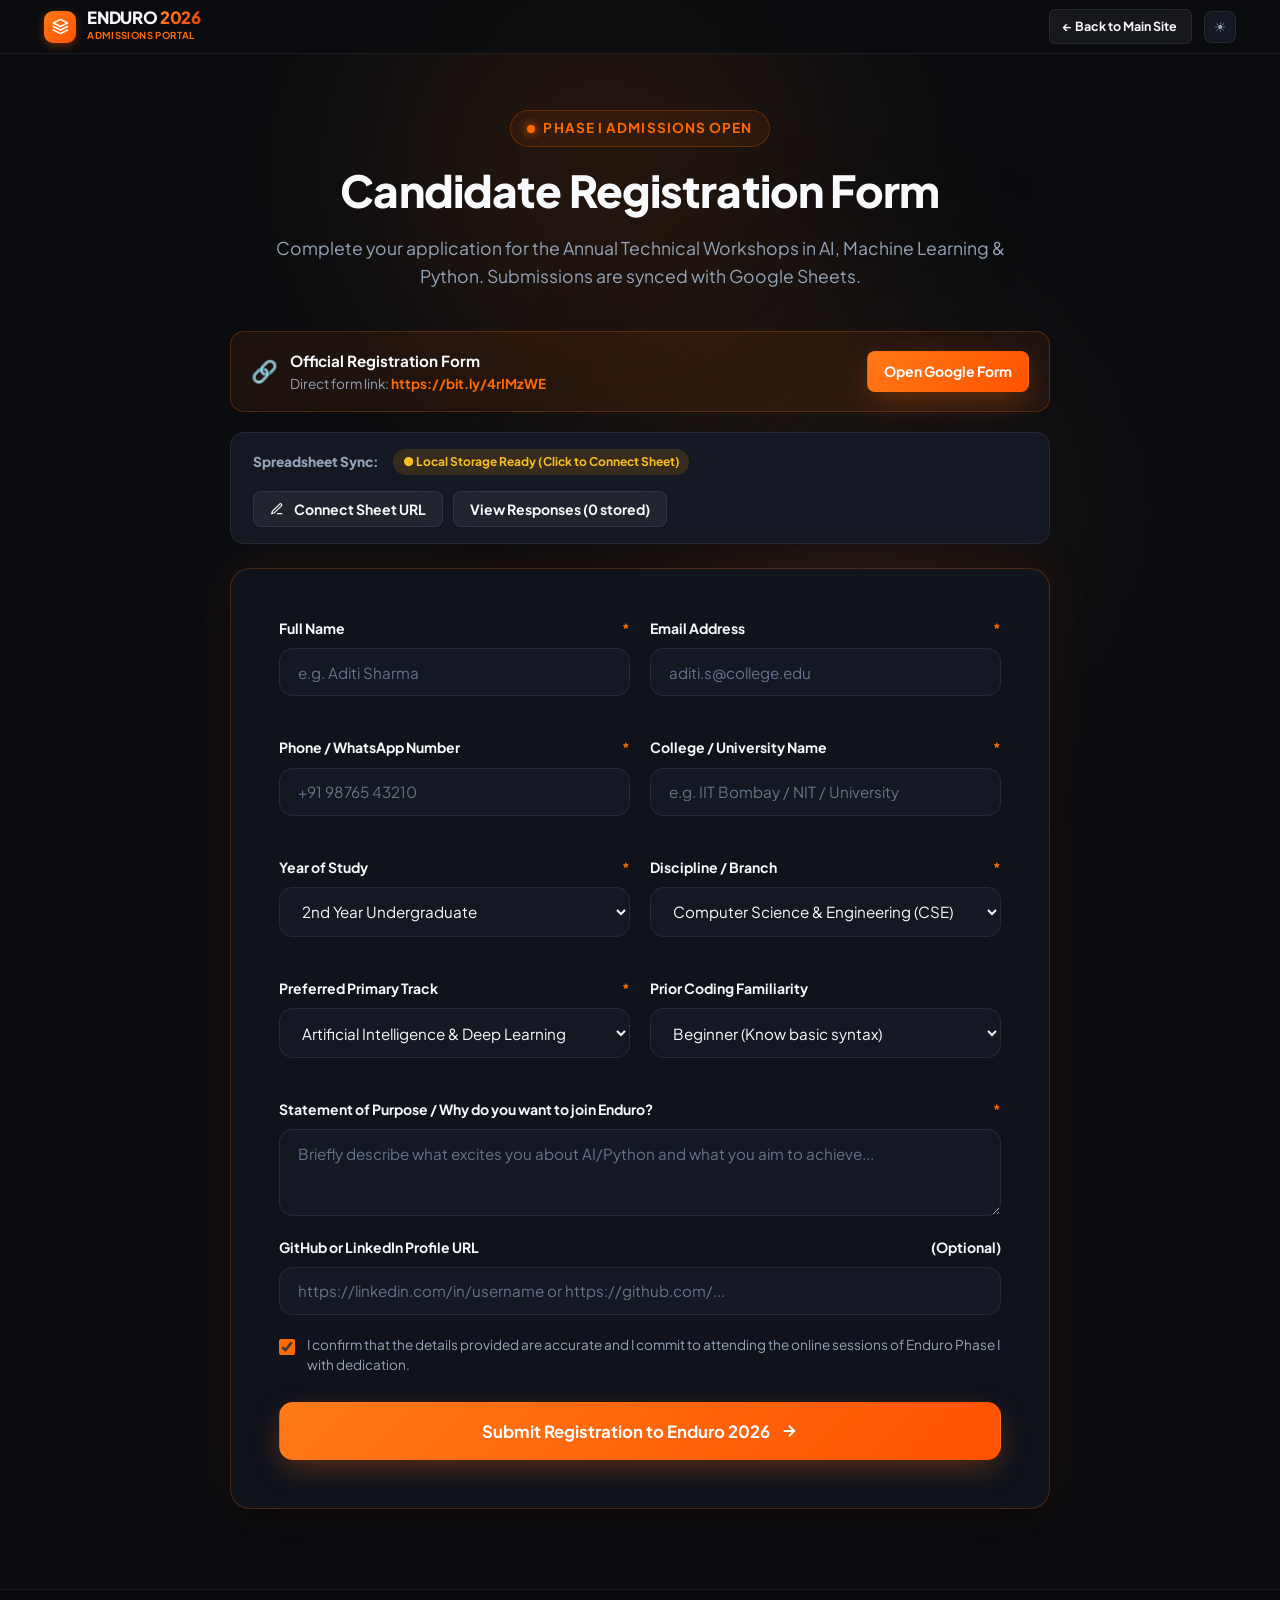
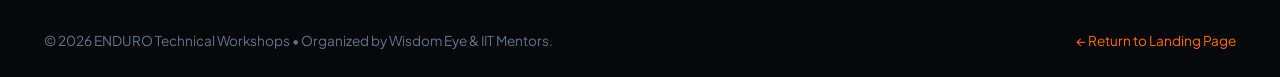
==== commit ad58d4b3: "added phase1 and phase2 details" ====
--- a/register.html
+++ b/register.html
@@ -64,6 +64,20 @@
       </div>
 
       <div style="max-width: 820px; margin: 0 auto;">
+        
+        <!-- Direct Google Form Quick Link Banner -->
+        <div style="background: rgba(255, 107, 0, 0.08); border: 1.5px solid var(--orange-border); border-radius: var(--radius-md); padding: 1rem 1.25rem; margin-bottom: 1.25rem; display: flex; align-items: center; justify-content: space-between; gap: 1rem; flex-wrap: wrap;">
+          <div style="display: flex; align-items: center; gap: 0.75rem;">
+            <span style="font-size: 1.35rem;">🔗</span>
+            <div>
+              <div style="font-weight: 700; color: var(--text-primary); font-size: 0.95rem;">Official Registration Form</div>
+              <div style="font-size: 0.85rem; color: var(--text-secondary);">Direct form link: <a href="https://bit.ly/4rIMzWE" target="_blank" rel="noopener noreferrer" style="color: var(--orange-primary); font-weight: 700;">https://bit.ly/4rIMzWE</a></div>
+            </div>
+          </div>
+          <a href="https://bit.ly/4rIMzWE" target="_blank" rel="noopener noreferrer" class="btn btn-primary btn-sm">
+            <span>Open Google Form</span>
+          </a>
+        </div>
         
         <!-- Google Sheets Integration Compact Status Bar -->
         <div class="sheets-integration-status" style="display: flex; align-items: center; justify-content: space-between; gap: 1rem; flex-wrap: wrap; margin-bottom: 1.5rem; padding: 1rem 1.4rem;">
--- a/css/style.css
+++ b/css/style.css
@@ -3040,12 +3040,35 @@
   box-shadow: var(--shadow-sm);
   border: 2px solid var(--orange-border);
   margin-bottom: 1.25rem;
+  display: flex;
+  align-items: center;
+  justify-content: center;
+  transition: transform var(--transition-normal), box-shadow var(--transition-normal), border-color var(--transition-normal);
+}
+
+.register-qr-wrapper:hover {
+  transform: translateY(-4px) scale(1.02);
+  box-shadow: 0 10px 25px rgba(255, 107, 0, 0.2);
+  border-color: var(--orange-primary);
+}
+
+.register-qr-wrapper a {
+  display: flex;
+  align-items: center;
+  justify-content: center;
+  width: 100%;
+  height: 100%;
 }
 
 .register-qr-img {
   width: 100%;
   height: 100%;
   object-fit: contain;
+  transition: transform var(--transition-normal);
+}
+
+.register-qr-wrapper:hover .register-qr-img {
+  transform: scale(1.02);
 }
 
 .register-link-row {
@@ -4529,6 +4552,23 @@
   text-align: center;
   margin-bottom: 1rem;
   letter-spacing: -0.01em;
+  display: flex;
+  align-items: center;
+  justify-content: center;
+  flex-wrap: wrap;
+  gap: 0.5rem;
+}
+
+.phase-title-badge {
+  font-size: 0.75rem;
+  font-weight: 700;
+  padding: 0.22rem 0.65rem;
+  border-radius: 999px;
+  background: rgba(255, 107, 44, 0.12);
+  color: var(--orange-primary);
+  border: 1px solid rgba(255, 107, 44, 0.28);
+  letter-spacing: 0.03em;
+  text-transform: uppercase;
 }
 
 /* Card Container with Intro Animation */
@@ -4561,14 +4601,96 @@
   box-shadow: 0 20px 45px -10px rgba(0, 0, 0, 0.6), 0 0 25px rgba(255, 107, 44, 0.08);
 }
 
-/* Eligibility of Certification Card Wrapper */
+/* Eligibility Card Wrapper */
 .eligibility-card-wrapper {
-  margin-top: 1.5rem;
+  margin-top: 1.75rem;
 }
 
 .eligibility-card {
   max-width: 960px;
   margin: 0 auto;
+  background: linear-gradient(135deg, rgba(255, 107, 44, 0.08) 0%, rgba(56, 189, 248, 0.06) 100%);
+  border: 1px solid rgba(255, 107, 44, 0.28);
+  border-radius: 18px;
+  padding: 1.35rem 1.75rem;
+  display: flex;
+  align-items: center;
+  gap: 1.25rem;
+  box-shadow: 0 10px 28px -8px rgba(0, 0, 0, 0.4);
+}
+
+.eligibility-card-icon {
+  width: 50px;
+  height: 50px;
+  border-radius: 14px;
+  background: rgba(255, 107, 44, 0.15);
+  border: 1px solid rgba(255, 107, 44, 0.35);
+  display: flex;
+  align-items: center;
+  justify-content: center;
+  font-size: 1.5rem;
+  flex-shrink: 0;
+  color: var(--orange-primary);
+}
+
+.eligibility-card-content h4 {
+  margin: 0 0 0.35rem 0;
+  font-size: 1.08rem;
+  font-weight: 700;
+  color: var(--text-primary);
+  letter-spacing: -0.01em;
+}
+
+.eligibility-card-content {
+  flex: 1;
+}
+
+.eligibility-card-content p {
+  margin: 0;
+  font-size: 0.94rem;
+  line-height: 1.55;
+  color: var(--text-secondary);
+}
+
+.eligibility-card-content p strong {
+  color: var(--orange-primary);
+}
+
+.eligibility-card-action {
+  flex-shrink: 0;
+  display: flex;
+  align-items: center;
+}
+
+.eligibility-register-btn {
+  display: inline-flex;
+  align-items: center;
+  gap: 0.6rem;
+  padding: 0.85rem 1.65rem;
+  font-size: 0.98rem;
+  font-weight: 800;
+  border-radius: 12px;
+  background: linear-gradient(135deg, #ff6a00 0%, #ee0979 100%);
+  color: #ffffff !important;
+  box-shadow: 0 8px 24px rgba(255, 106, 0, 0.45);
+  transition: all 0.25s cubic-bezier(0.16, 1, 0.3, 1);
+  white-space: nowrap;
+  text-decoration: none;
+  border: 1px solid rgba(255, 255, 255, 0.2);
+}
+
+.eligibility-register-btn:hover {
+  transform: translateY(-2px) scale(1.03);
+  box-shadow: 0 14px 32px rgba(255, 106, 0, 0.65);
+  filter: brightness(1.1);
+}
+
+.eligibility-register-btn svg {
+  transition: transform 0.25s ease;
+}
+
+.eligibility-register-btn:hover svg {
+  transform: translateX(4px);
 }
 
 /* Points List & Points Entrance Animations */
@@ -4697,6 +4819,14 @@
   line-height: 1.4;
 }
 
+.phase-sub-list li.has-pill {
+  padding-left: 0;
+}
+
+.phase-sub-list li.has-pill::before {
+  display: none;
+}
+
 /* Highlight Items (Free / Residential) */
 .phase-highlight-item {
   display: flex;
@@ -4728,6 +4858,10 @@
 .warning-text {
   color: #f87171;
   font-weight: 700;
+}
+
+.timeline-heading-wrap {
+  margin-top: 3.5rem;
 }
 
 /* Timeline & Fees Styling */
@@ -4853,6 +4987,22 @@
   background: rgba(0, 0, 0, 0.02);
 }
 
+.light-theme .phase-title-badge {
+  background: rgba(255, 107, 44, 0.1);
+  color: #ea580c;
+  border-color: rgba(255, 107, 44, 0.25);
+}
+
+.light-theme .eligibility-card {
+  background: linear-gradient(135deg, rgba(255, 107, 44, 0.06) 0%, rgba(2, 132, 199, 0.05) 100%);
+  border-color: rgba(255, 107, 44, 0.25);
+  box-shadow: 0 6px 20px rgba(0, 0, 0, 0.04);
+}
+
+.light-theme .eligibility-card-content p strong {
+  color: #ea580c;
+}
+
 /* Responsive Overrides */
 @media (max-width: 900px) {
   .phase-logistics-grid {
@@ -4864,6 +5014,19 @@
   }
   .phase-logistics-card {
     padding: 1.75rem 1.5rem;
+  }
+  .eligibility-card {
+    flex-direction: column;
+    align-items: stretch;
+    text-align: left;
+    gap: 1.25rem;
+  }
+  .eligibility-card-action {
+    width: 100%;
+  }
+  .eligibility-register-btn {
+    width: 100%;
+    justify-content: center;
   }
 }
 
